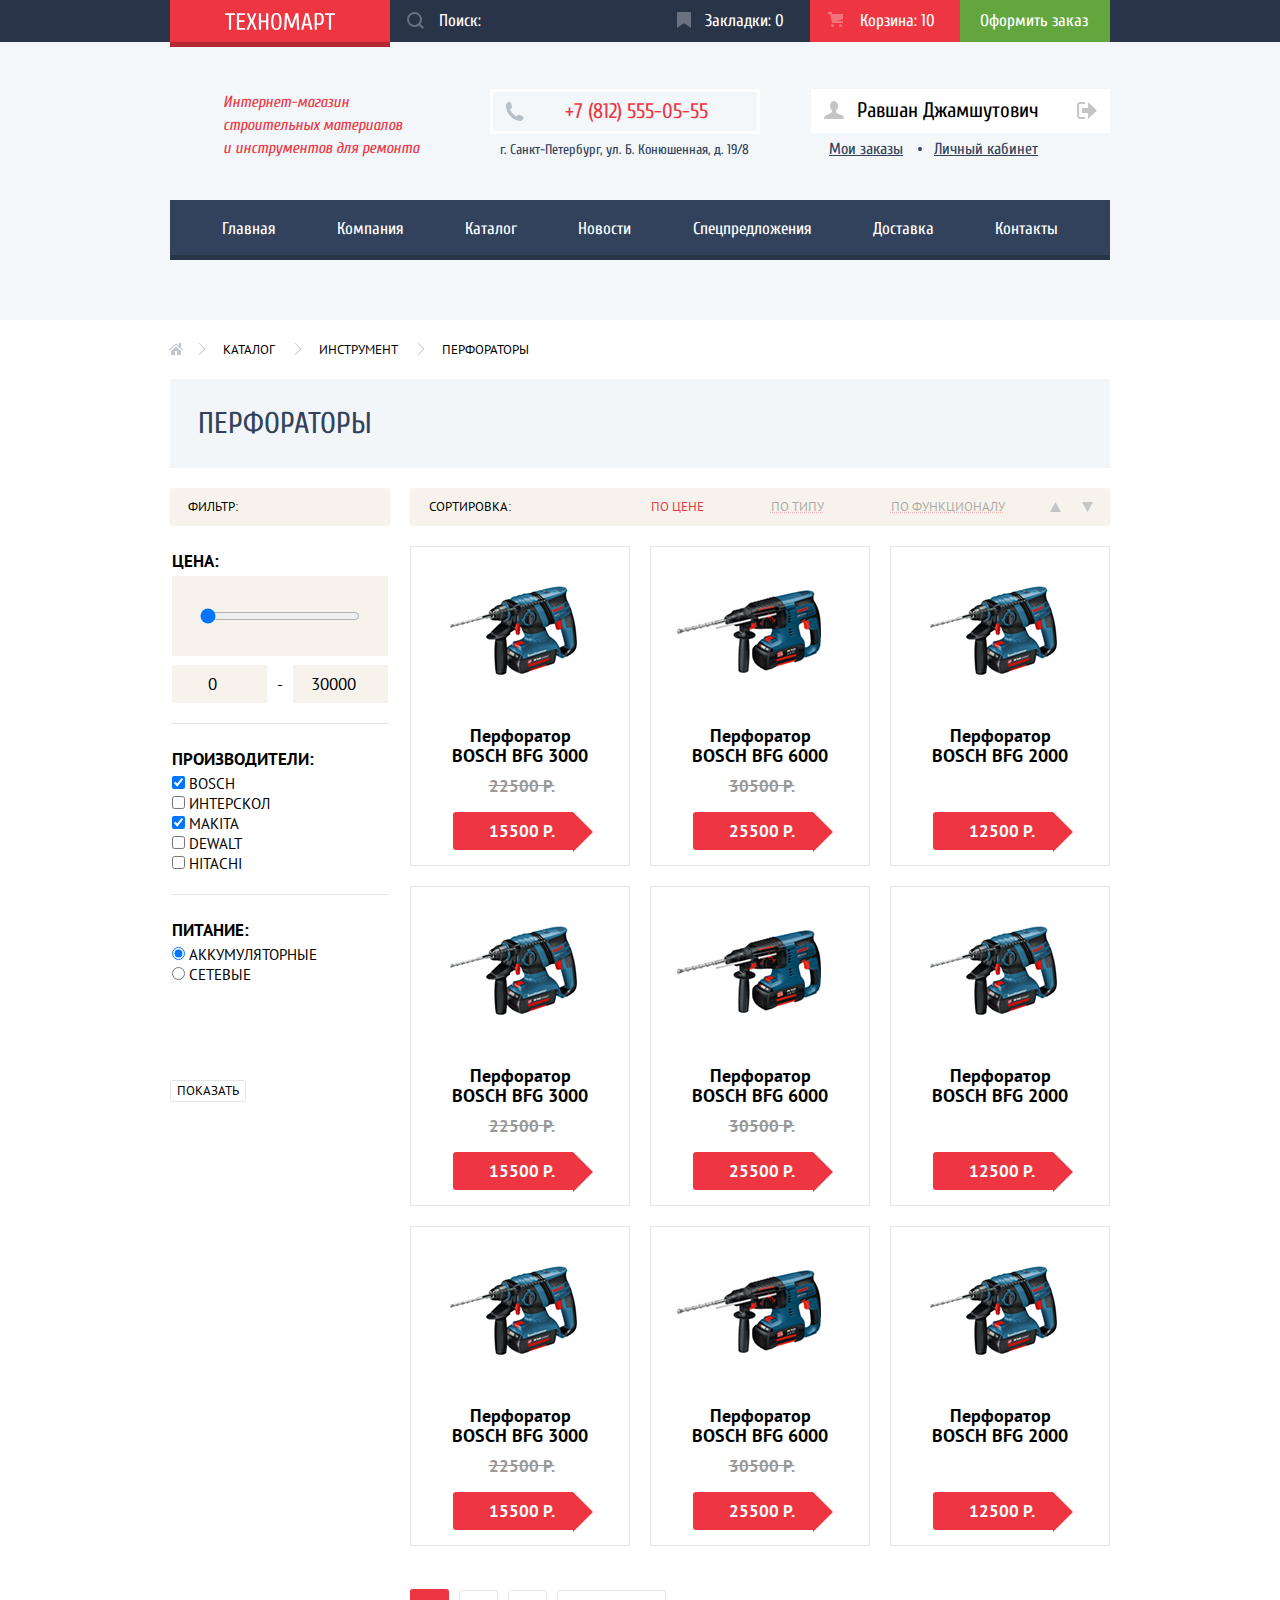
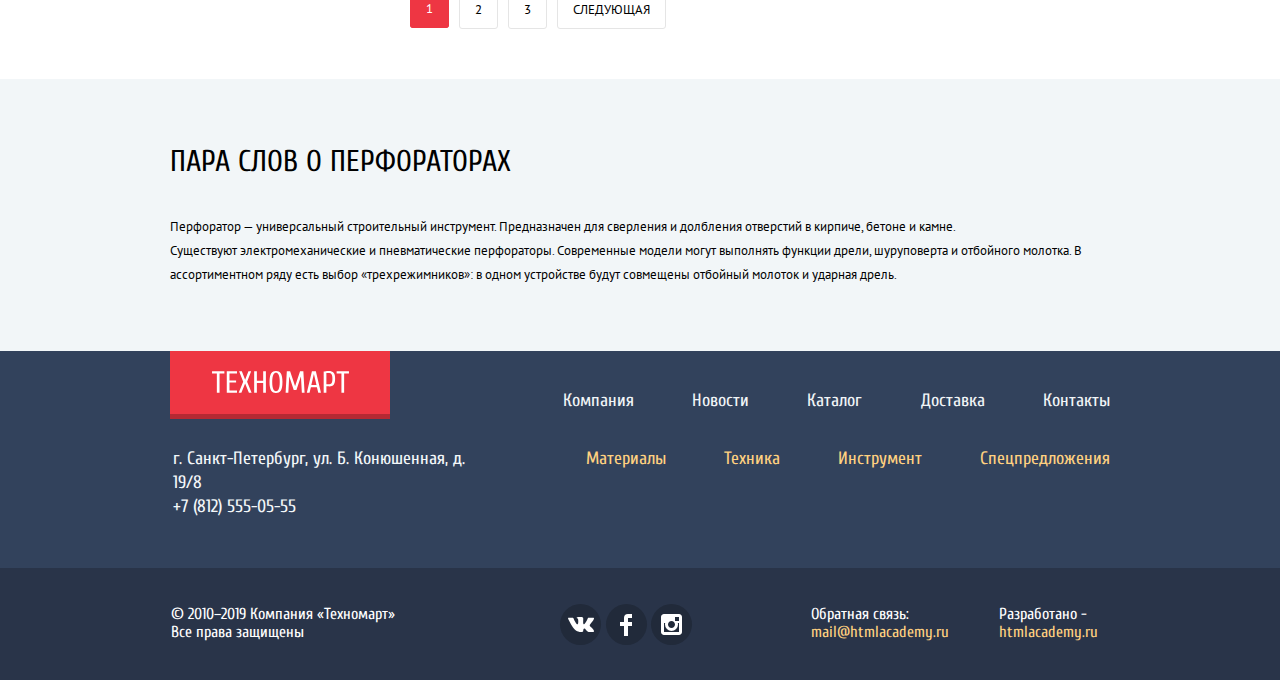
==== catalog.html @ 9d5697a4 "catalog page styling #2" ====
<!DOCTYPE html>
<html lang="ru">
  <head>
    <meta charset="utf-8" />
    <title>Перфораторы / HTML Academy: Техномарт</title>
    <link
      href="https://fonts.googleapis.com/css?family=Cuprum:400,400i,700,700i&display=swap&subset=cyrillic"
      rel="stylesheet"
    />
    <link
      href="https://fonts.googleapis.com/css?family=PT+Sans:400,700&display=swap&subset=cyrillic"
      rel="stylesheet"
    />
    <link href="css/normalize.css" rel="stylesheet" />
    <link href="css/style.css" rel="stylesheet" />
  </head>
  <body>
    <header class="page-header">
      <div class="page-header__topbar topbar">
        <div class="topbar__info-wrapper">
          <p class="page-header__company-logo company-logo">
            <a class="company-logo__link" href="index.html"><span class="visually-hidden">Техномарт</span></a>
          </p>

          <p class="page-header__search search">
            <label class="visually-hidden" for="search">
              Поиск
            </label>
            <input
              class="search__input"
              type="search"
              id="search"
              name="search"
              placeholder="Поиск:"
            />
            <svg xmlns="http://www.w3.org/2000/svg" width="17" height="17" viewBox="0 0 17 17">
              <path fill="#ffffff" d="M17 15.586l-3.542-3.542A7.465 7.465 0 0 0 15 7.5 7.5 7.5 0 1 0 7.5
              15c1.71 0 3.282-.579 4.544-1.542L15.586 17 17 15.586zM2 7.5C2 4.467 4.467 2 7.5 2 10.532 2 13
              4.467 13 7.5c0 3.032-2.468 5.5-5.5 5.5A5.506 5.506 0 0 1 2 7.5z"/>
            </svg>
          </p>

          <p class="page-header__bookmarks bookmarks">
            <a class="bookmarks__link" href="">
              <svg xmlns="http://www.w3.org/2000/svg" width="14" height="16" viewBox="0 0 14 16">
                <path fill="#ffffff" d="M14 15c0 .55-.368.741-.818.426l-5.363-3.765c-.45-.315-1.187-.315-1.637
                0L.818 15.426C.368 15.741 0 15.55 0 15V1c0-.55.45-1 1-1h12c.55 0 1 .45 1 1v14z"/>
              </svg>
              Закладки: <span>0</span>
            </a>
          </p>

          <p class="page-header__cart cart">
            <a class="cart__link cart__link--has-items" href="">
              <svg xmlns="http://www.w3.org/2000/svg" width="15" height="15" viewBox="0 0 15 15">
                <circle fill="#ffffff" cx="4.5" cy="13.5" r="1.5"/>
                <circle fill="#ffffff" cx="12.5" cy="13.5" r="1.5"/>
                <path fill="#ffffff" d="M15 2H4.07l-.422-2H0v2h2.031l1.985 9H15V9H9.441L15 6.951z"/>
              </svg>
              Корзина: <span>10</span>
            </a>
          </p>

          <p class="page-header__order order">
            <a class="order__link" href="">Оформить заказ</a>
          </p>
        </div>
      </div>
      <div class="page-header__info">
        <p class="page-header__description">Интернет-магазин
          строительных материалов
          и инструментов для ремонта
        </p>

        <div class="page-header__company-info company-info">
          <p class="company-info__phone">+7 (812) 555-05-55</p>
          <address class="company-info__address">
            г. Санкт-Петербург, ул. Б. Конюшенная, д. 19/8
          </address>
        </div>

        <div class="page-header__user page-header__user--logged user">
          <div
            class="page-header__user-wrapper page-header__user-wrapper--logged"
          >
            <p class="user__username username">
              <a class="username__link" href="">
                <svg xmlns="http://www.w3.org/2000/svg" width="20" height="18" viewBox="0 0 20 18">
                  <path fill="#c5c5c5" d="M17.881 14.166c-2.144-.735-4.256-1.666-5.207-2.39-.657-.501-.77-1.618-.517-2.415
                  1.118-.903 1.864-2.477 1.864-4.278C14.021 2.276 12.221 0 10 0S5.979 2.276 5.979 5.083c0 1.801.746 3.374
                  1.863 4.277.253.798.141 1.915-.517 2.416-.95.724-3.063 1.654-5.207 2.39S0 18 0 18h20s.025-3.099-2.119-3.834z"/>
              </svg>
              <span>Равшан Джамшутович</span>
              </a>
            </p>
            <p class="user__logout logout">
              <a class="logout__link" href="">
                <svg xmlns="http://www.w3.org/2000/svg" width="21" height="17" viewBox="0 0 21 17">
                  <g fill="#c5c5c5"><path fill="#c5c5c5" d="M21 8.5L12.125 0v6h-6v5h6v6z"/>
                    <path fill="#c5c5c5" d="M3.106 13.952V3.048c.018-.376.171-1.057 1.01-1.057h5.027V0H4.116C1.938 0
                    1.112 1.81 1.087 3.027v10.946C1.112 15.189 1.938 17 4.116 17h5.027v-1.99H4.116c-.839 0-.992-.683-1.01-1.058z"/>
                  </g>
                </svg>
                <span class="visually-hidden">Выйти</span>
              </a>
            </p>
          </div>
          <div class="page-header__user-wrapper">
            <p class="user__user-orders user-orders">
              <a class="user-orders__link" href="">Мои заказы</a>
            </p>
            <p class="user__user-account user-account">
              <a class="user-account__link" href="">
                Личный кабинет
              </a>
            </p>
          </div>
        </div>
      </div>
      <nav class="page-header__header-navbar header-navbar">
        <ul class="header-navbar__list">
          <li class="header-navbar__item">
            <a class="header-navbar__link" href="index.html">Главная</a>
          </li>
          <li class="header-navbar__item">
            <a class="header-navbar__link" href="">Компания</a>
          </li>
          <li class="header-navbar__item">
            <a class="header-navbar__link">Каталог</a>
          </li>
          <li class="header-navbar__item">
            <a class="header-navbar__link" href="">Новости</a>
          </li>
          <li class="header-navbar__item">
            <a class="header-navbar__link" href="">Спецпредложения</a>
          </li>
          <li class="header-navbar__item">
            <a class="header-navbar__link" href="">Доставка</a>
          </li>
          <li class="header-navbar__item">
            <a class="header-navbar__link" href="">Контакты</a>
          </li>
        </ul>
      </nav>
    </header>

    <main class="page-content">
      <div class="page-content__wrapper">
        <h1 class="page-content__header">Перфораторы</h1>

        <ul class="page-content__breadcrumbs breadcrumbs">
          <li class="breadcrumbs__item">
            <a class="breadcrumbs__link" href="index.html">
              <svg xmlns="http://www.w3.org/2000/svg" width="15" height="12" viewBox="0 0 15 12">
                <g fill="#C1C6CE"><path d="M3 8v4h4V8h2v4h4V8L8 3.516z"/>
                  <path d="M14.831 6.365L13 4.751V0h-2v2.987L8.332.635c-.02-.017-.043-.023-.064-.037a.465.465
                  0 0 0-.08-.047.551.551 0 0 0-.095-.024C8.062.521 8.032.515 8 .515c-.031 0-.061.006-.092.012a.46.46
                  0 0 0-.095.025c-.028.011-.053.029-.08.046-.021.014-.045.02-.064.037l-6.498 5.73a.501.501 0 0 0
                  .33.875.497.497 0 0 0 .331-.125L8 1.677l6.169 5.438a.501.501 0 0 0 .662-.75z"/>
                </g>
              </svg>
              <span class="visually-hidden">Главная</span>
            </a>
          </li>
          <li class="breadcrumbs__item">
            <a class="breadcrumbs__link" href="">Каталог</a>
          </li>
          <li class="breadcrumbs__item">
            <a class="breadcrumbs__link" href="">Инструмент</a>
          </li>
          <li class="breadcrumbs__item breadcrumbs__item--active">
            Перфораторы
          </li>
        </ul>

        <div class="page-content__catalog-wrapper">
          <section class="page-content__product-filters product-filters">
            <h2 class="product-filters__title">Фильтр:</h2>
            <form
              class="product-filters__form"
              method="get"
              action="https://echo.htmlacademy.ru"
            >
              <fieldset>
                <legend>Цена:</legend>
                <div class="price-filter__slider">
                  <label class="visually-hidden" for="price-filter__slider-input">
                    Фильтр цены
                  </label>
                  <input
                    class="price-filter__slider-input"
                    type="range"
                    id="price-filter__slider-input"
                    name="price-filter"
                    min="0"
                    max="3000"
                    value="0"
                  />
                </div>

                <p class="price-filter__range-input range-input">
                  <label class="visually-hidden" for="range-input__min">
                    Минимальная цена
                  </label>
                  <input
                    class="range-input__min"
                    id="range-input__min"
                    type="number"
                    value="0"
                  />
                  <span>-</span>
                  <label class="visually-hidden" for="range-input__max">
                    Максимальная цена
                  </label>
                  <input
                    class="range-input__max"
                    id="range-input__max"
                    type="number"
                    value="30000"
                  />
                </p>
              </fieldset>
              <fieldset>
                <legend>Производители:</legend>
                <ul>
                  <li>
                    <input
                      class="filters-input"
                      type="checkbox"
                      name="filter-price-bosch"
                      id="filter-price-bosch"
                      checked
                    />
                    <label class="filters-label" for="filter-price-bosch">
                      Bosch
                    </label>
                  </li>
                  <li>
                    <input
                      class="filters-input"
                      type="checkbox"
                      name="filter-price-interskol"
                      id="filter-price-interskol"
                    />
                    <label class="filters-label" for="filter-price-interskol">
                      Интерскол
                    </label>
                  </li>
                  <li>
                    <input
                      class="filters-input"
                      type="checkbox"
                      name="filter-price-makita"
                      id="filter-price-makita"
                      checked
                    />
                    <label class="filters-label" for="filter-price-makita">
                      Makita
                    </label>
                  </li>
                  <li>
                    <input
                      class="filters-input"
                      type="checkbox"
                      name="filter-price-dewalt"
                      id="filter-price-dewalt"
                    />
                    <label class="filters-label" for="filter-price-dewalt">
                      Dewalt
                    </label>
                  </li>
                  <li>
                    <input
                      class="filters-input"
                      type="checkbox"
                      name="filter-price-hitachi"
                      id="filter-price-hitachi"
                    />
                    <label class="filters-label" for="filter-price-hitachi">
                      Hitachi
                    </label>
                  </li>
                </ul>
              </fieldset>
              <fieldset>
                <legend>Питание:</legend>
                <ul>
                  <li>
                    <input
                      class="filters-input"
                      type="radio"
                      name="filter-power"
                      value="secondary"
                      id="filter-power-secondary"
                      checked
                    />
                    <label class="filters-label" for="filter-power-secondary">
                      Аккумуляторные
                    </label>
                  </li>
                  <li>
                    <input
                      class="filters-input"
                      type="radio"
                      name="filter-power"
                      value="primary"
                      id="filter-power-primary"
                    />
                    <label class="filters-label" for="filter-power-primary">
                      Сетевые
                    </label>
                  </li>
                </ul>
              </fieldset>
              <button
                class="button button--white product-filters__button"
                type="submit"
              >
                Показать
              </button>
            </form>
          </section>

          <div class="page-content__catalog-inner-wrapper">
            <section class="page-content__product-sort product-sort">
              <h2 class="product-sort__title">Сортировка:</h2>
              <form
                class="product-sort__options sort-options"
                method="post"
                action="https://echo.htmlacademy.ru"
              >
                <input
                  class="sort-options__input sort-options__input--active visually-hidden"
                  type="radio"
                  id="sort-price"
                  name="sort-options"
                  value="price"
                  checked
                />
                <label
                  class="sort-options__label sort-options__label--active"
                  for="sort-price"
                >
                  По цене
                </label>
                <input
                  class="sort-options__input visually-hidden"
                  type="radio"
                  id="sort-type"
                  name="sort-options"
                  value="type"
                />
                <label class="sort-options__label" for="sort-type">По типу</label>
                <input
                  class="sort-options__input visually-hidden"
                  type="radio"
                  id="sort-function"
                  name="sort-options"
                  value="function"
                />
                <label class="sort-options__label" for="sort-function">
                  По функционалу
                </label>
              </form>
              <div class="product-sort__buttons">
                <button class="button product-sort__button-asc" type="button">
                  <svg xmlns="http://www.w3.org/2000/svg" width="11" height="10" viewBox="0 0 11 10">
                    <path fill="#231F20" d="M5.5 0L0 10h11z"/>
                  </svg>
                  <span class="visually-hidden">По возрастанию</span>
                </button>
                <button class="button product-sort__button-desc" type="button">
                  <svg xmlns="http://www.w3.org/2000/svg" width="11" height="10" viewBox="0 0 11 10">
                    <path fill="#231F20" d="M5.5 10L0 0h11"/>
                  </svg>
                  <span class="visually-hidden">По убыванию</span>
                </button>
              </div>
            </section>

            <section class="page-content__catalog catalog">
              <h2 class="catalog__title visually-hidden">Список перфораторов</h2>
              <ul class="catalog__list">
                <li class="catalog__product product">
                  <a class="product__link" href="">
                    <p class="product__title">Перфоратор BOSCH BFG 3000</p>
                    <img
                      class="product__image"
                      src="img/perforator-bosch-bfg-2000-3000.jpg"
                      width="218"
                      height="170"
                      alt="Перфоратор BOSCH BFG 3000"
                    />
                    <p class="product__old-price">22500 Р.</p>
                    <p class="product__new-price">15500 Р.</p>
                  </a>
                  <div class="product__buttons">
                    <button class="button product__button-buy" type="button">
                      Купить
                    </button>
                    <button class="button product__button-bookmarks" type="button">
                      В закладки
                    </button>
                  </div>
                  <div class="product__new-ribbon"></div>
                </li>
                <li class="catalog__product product">
                  <a class="product__link" href="">
                    <p class="product__title">Перфоратор BOSCH BFG 6000</p>
                    <img
                      class="product__image"
                      src="img/perforator-bosch-bfg-6000.jpg"
                      width="218"
                      height="170"
                      alt="Перфоратор BOSCH BFG 6000"
                    />
                    <p class="product__old-price">30500 Р.</p>
                    <p class="product__new-price">25500 Р.</p>
                  </a>
                  <div class="product__buttons">
                    <button class="button product__button-buy" type="button">
                      Купить
                    </button>
                    <button class="button product__button-bookmarks" type="button">
                      В закладки
                    </button>
                  </div>
                  <div class="product__new-ribbon"></div>
                </li>
                <li class="catalog__product product">
                  <a class="product__link" href="">
                    <p class="product__title">Перфоратор BOSCH BFG 2000</p>
                    <img
                      class="product__image"
                      src="img/perforator-bosch-bfg-2000-3000.jpg"
                      width="218"
                      height="170"
                      alt="Перфоратор BOSCH BFG 2000"
                    />
                    <p class="product__new-price">12500 Р.</p>
                  </a>
                  <div class="product__buttons">
                    <button class="button product__button-buy" type="button">
                      Купить
                    </button>
                    <button class="button product__button-bookmarks" type="button">
                      В закладки
                    </button>
                  </div>
                  <div
                    class="product__new-ribbon product__new-ribbon--active"
                  ></div>
                </li>
                <li class="catalog__product product">
                  <a class="product__link" href="">
                    <p class="product__title">Перфоратор BOSCH BFG 3000</p>
                    <img
                      class="product__image"
                      src="img/perforator-bosch-bfg-2000-3000.jpg"
                      width="218"
                      height="170"
                      alt="Перфоратор BOSCH BFG 3000"
                    />
                    <p class="product__old-price">22500 Р.</p>
                    <p class="product__new-price">15500 Р.</p>
                  </a>
                  <div class="product__buttons">
                    <button class="button product__button-buy" type="button">
                      Купить
                    </button>
                    <button class="button product__button-bookmarks" type="button">
                      В закладки
                    </button>
                  </div>
                  <div class="product__new-ribbon"></div>
                </li>
                <li class="catalog__product product">
                  <a class="product__link" href="">
                    <p class="product__title">Перфоратор BOSCH BFG 6000</p>
                    <img
                      class="product__image"
                      src="img/perforator-bosch-bfg-6000.jpg"
                      width="218"
                      height="170"
                      alt="Перфоратор BOSCH BFG 6000"
                    />
                    <p class="product__old-price">30500 Р.</p>
                    <p class="product__new-price">25500 Р.</p>
                  </a>
                  <div class="product__buttons">
                    <button class="button product__button-buy" type="button">
                      Купить
                    </button>
                    <button class="button product__button-bookmarks" type="button">
                      В закладки
                    </button>
                  </div>
                  <div class="product__new-ribbon"></div>
                </li>
                <li class="catalog__product product">
                  <a class="product__link" href="">
                    <p class="product__title">Перфоратор BOSCH BFG 2000</p>
                    <img
                      class="product__image"
                      src="img/perforator-bosch-bfg-2000-3000.jpg"
                      width="218"
                      height="170"
                      alt="Перфоратор BOSCH BFG 2000"
                    />
                    <p class="product__new-price">12500 Р.</p>
                  </a>
                  <div class="product__buttons">
                    <button class="button product__button-buy" type="button">
                      Купить
                    </button>
                    <button class="button product__button-bookmarks" type="button">
                      В закладки
                    </button>
                  </div>
                  <div
                    class="product__new-ribbon product__new-ribbon--active"
                  ></div>
                </li>
                <li class="catalog__product product">
                  <a class="product__link" href="">
                    <p class="product__title">Перфоратор BOSCH BFG 3000</p>
                    <img
                      class="product__image"
                      src="img/perforator-bosch-bfg-2000-3000.jpg"
                      width="218"
                      height="170"
                      alt="Перфоратор BOSCH BFG 3000"
                    />
                    <p class="product__old-price">22500 Р.</p>
                    <p class="product__new-price">15500 Р.</p>
                  </a>
                  <div class="product__buttons">
                    <button class="button product__button-buy" type="button">
                      Купить
                    </button>
                    <button class="button product__button-bookmarks" type="button">
                      В закладки
                    </button>
                  </div>
                  <div class="product__new-ribbon"></div>
                </li>
                <li class="catalog__product product">
                  <a class="product__link" href="">
                    <p class="product__title">Перфоратор BOSCH BFG 6000</p>
                    <img
                      class="product__image"
                      src="img/perforator-bosch-bfg-6000.jpg"
                      width="218"
                      height="170"
                      alt="Перфоратор BOSCH BFG 6000"
                    />
                    <p class="product__old-price">30500 Р.</p>
                    <p class="product__new-price">25500 Р.</p>
                  </a>
                  <div class="product__buttons">
                    <button class="button product__button-buy" type="button">
                      Купить
                    </button>
                    <button class="button product__button-bookmarks" type="button">
                      В закладки
                    </button>
                  </div>
                  <div class="product__new-ribbon"></div>
                </li>
                <li class="catalog__product product">
                  <a class="product__link" href="">
                    <p class="product__title">Перфоратор BOSCH BFG 2000</p>
                    <img
                      class="product__image"
                      src="img/perforator-bosch-bfg-2000-3000.jpg"
                      width="218"
                      height="170"
                      alt="Перфоратор BOSCH BFG 2000"
                    />
                    <p class="product__new-price">12500 Р.</p>
                  </a>
                  <div class="product__buttons">
                    <button class="button product__button-buy" type="button">
                      Купить
                    </button>
                    <button class="button product__button-bookmarks" type="button">
                      В закладки
                    </button>
                  </div>
                  <div
                    class="product__new-ribbon product__new-ribbon--active"
                  ></div>
                </li>
              </ul>

              <ul class="catalog__pagination pagination">
                <li class="pagination__item visually-hidden">
                  <a class="button pagination__link" href="">Предыдущая</a>
                </li>
                <li class="button pagination__item">
                  <span class="button pagination__link pagination__link--active">
                    1
                  </span>
                </li>
                <li class="pagination__item">
                  <a class="button pagination__link" href="">2</a>
                </li>
                <li class="pagination__item">
                  <a class="button pagination__link" href="">3</a>
                </li>
                <li class="pagination__item">
                  <a class="button pagination__link" href="">Следующая</a>
                </li>
              </ul>
            </section>
          </div>
        </div>
      </div>
      <section class="page-content__product-desc product-desc">
        <div class="product-desc__wrapper">
          <h2 class="product-desc__title">Пара слов о перфораторах</h2>
          <p class="product-desc__description">
            Перфоратор — универсальный строительный инструмент. Предназначен для
            сверления и долбления отверстий в кирпиче, бетоне и камне.
          </p>
          <p class="product-desc__description">
            Существуют электромеханические и пневматические перфораторы.
            Современные модели могут выполнять функции дрели, шуруповерта и
            отбойного молотка. В ассортиментном ряду есть выбор
            «трехрежимников»: в одном устройстве будут совмещены отбойный
            молоток и ударная дрель.
          </p>
        </div>
      </section>
    </main>

    <footer class="page-footer">
      <div class="page-footer__top-bar">
        <div class="page-footer__column">
          <p class="page-footer__company-logo company-logo">
            <a class="company-logo__link" href="index.html"><span class="visually-hidden">Техномарт</span></a>
          </p>

          <div class="page-footer__company-info company-info">
            <address class="company-info__address">
              г. Санкт-Петербург, ул. Б. Конюшенная, д. 19/8
            </address>
            <p class="company-info__phone">+7 (812) 555-05-55</p>
          </div>
        </div>
        <div class="page-footer__column">
          <ul class="page-footer__footer-navbar-top footer-navbar-top">
            <li class="footer-navbar-top__item">
              <a class="footer-navbar-top__link" href="">Компания</a>
            </li>
            <li class="footer-navbar-top__item">
              <a class="footer-navbar-top__link" href="">Новости</a>
            </li>
            <li class="footer-navbar-top__item">
              <a class="footer-navbar-top__link">
                Каталог
              </a>
            </li>
            <li class="footer-navbar-top__item">
              <a class="footer-navbar-top__link" href="">Доставка</a>
            </li>
            <li class="footer-navbar-top__item">
              <a class="footer-navbar-top__link" href="">Контакты</a>
            </li>
          </ul>

          <ul class="page-footer__footer-navbar-bottom footer-navbar-bottom">
            <li class="footer-navbar-bottom__item">
              <a class="footer-navbar-bottom__link" href="">Материалы</a>
            </li>
            <li class="footer-navbar-bottom__item">
              <a class="footer-navbar-bottom__link" href="">Техника</a>
            </li>
            <li class="footer-navbar-bottom__item">
              <a class="footer-navbar-bottom__link" href="">Инструмент</a>
            </li>
            <li class="footer-navbar-bottom__item">
              <a class="footer-navbar-bottom__link" href="">
                Спецпредложения
              </a>
            </li>
          </ul>
        </div>
      </div>

      <div class="page-footer__bottom-bar">
        <div class="page-footer__wrapper">
          <div class="page-footer__copyright copyright">
            <p class="copyright__text">© 2010–2019 Компания «Техномарт»</p>
            <p class="copyright__text">Все права защищены</p>
          </div>

          <ul class="page-footer__socials socials">
            <li class="socials__item">
              <a class="socials__link" href="">
                <span class="visually-hidden">Вконтакте</span>
                <svg xmlns="http://www.w3.org/2000/svg" width="26" height="15" viewBox="0 0 26 15">
                  <path fill="#FFF" d="M16.138 11.51c.956-.309 2.18 2.04 3.483 2.939.978.681 1.727.534
                  1.727.534l3.473-.05s1.815-.112.957-1.554c-.071-.12-.503-1.069-2.585-3.022-2.177-2.043-1.882-1.712.739-5.244 1.597-2.153 2.236-3.468
                  2.036-4.028-.192-.539-1.365-.399-1.365-.399L20.69.713c-.381.001-.704.119-.851.515-.003.004-.621 1.666-1.445 3.079-1.741 2.989-2.436 3.148-2.724
                  2.961-.661-.433-.494-1.737-.494-2.664
                  0-2.897.432-4.105-.846-4.417-.427-.104-.739-.172-1.828-.182-1.392-.021-2.574
                  0-3.244.329-.445.223-.786.712-.579.74.26.035.843.16 1.155.586.401.552.389 1.789.389 1.789s.229 3.411-.54
                  3.834c-.528.29-1.25-.302-2.803-3.016-.793-1.388-1.392-2.922-1.392-2.922s-.116-.285-.326-.441c-.25-.185-.6-.244-.6-.244L.848.684S.29.7.085.946c-.182.218-.015.668-.015.668s2.909
                  6.881 6.203 10.347c3.02 3.182 6.452 2.971 6.452 2.971h1.555s.469-.054.709-.312c.224-.24.214-.691.214-.691s-.031-2.109.935-2.419z"/>
                </svg>
              </a>
            </li>
            <li class="socials__item">
              <a class="socials__link" href="">
                <span class="visually-hidden">Фейсбук</span>
                <svg xmlns="http://www.w3.org/2000/svg" width="12" height="22" viewBox="0 0 12 22">
                  <path fill="#FFF" d="M12 4V0H8a4 4 0 0 0-4 4v4H0v4h4v10h4V12h4V8H8V4h4z"/>
                </svg>
              </a>
            </li>
            <li class="socials__item">
              <a class="socials__link" href="">
                <span class="visually-hidden">Инстаграм</span>
                <svg xmlns="http://www.w3.org/2000/svg" width="21" height="21" viewBox="0 0 21 21">
                  <path fill="#FFF" d="M18 0H3C1.35 0 0 1.35 0 3v15c0 1.65 1.35 3 3 3h15c1.65 0 3-1.35 3-3V3c0-1.65-1.35-3-3-3zm-7.5
                  7c1.93 0 3.5 1.57 3.5 3.5S12.43 14 10.5 14 7 12.43 7 10.5 8.57 7 10.5 7zM18 18H3V9h1.181A6.504 6.504
                  0 0 0 4 10.5a6.5 6.5 0 1 0 13 0 6.45 6.45 0 0 0-.181-1.5H18v9zm0-11h-4V3h4v4z"/>
                </svg>
              </a>
            </li>
          </ul>

          <p class="page-footer__feedback feedback">
            Обратная связь:
            <a class="feedback__email" href="mailto:mail@htmlacademy.ru">
              mail@htmlacademy.ru
            </a>
          </p>

          <p class="page-footer__site-developer site-developer">
            Разработано -
            <a
              class="site-developer__link"
              href="https://htmlacademy.ru/intensive/htmlcss"
            >
              htmlacademy.ru
            </a>
          </p>
        </div>
      </div>
    </footer>

    <section class="popup popup-cart">
      <h2 class="visually-hidden">Окно подтверждения добавления в корзину</h2>
      <p class="popup-cart__description">Товар добавлен в корзину</p>
      <p class="popup-cart__buttons">
        <a class="button button-order" href="">Оформить заказ</a>
        <button class="button button-continue" type="button">
          Продолжить покупки
        </button>
      </p>
      <button class="button button-close" type="button">Закрыть</button>
    </section>
  </body>
</html>
---- css/style.css ----
*,
*::before,
*::after {
  box-sizing: inherit;
}

html {
  box-sizing: border-box;
}

body {
  margin: 0;
  padding: 0;

  font-family: "Cuprum", Arial, sans-serif;
  font-weight: 400;
}

a {
  text-decoration: none;
}

img {
  max-width: 100%;
  height: auto;
}

/* Common */

.visually-hidden {
  position: absolute;

  width: 1px;
  height: 1px;
  margin: -1px;
  border: 0;
  padding: 0;

  white-space: nowrap;

  clip-path: inset(100%);
  clip: rect(0 0 0 0);
  overflow: hidden;
}

.button {
  font-size: 14px;
  line-height: 18px;
  text-transform: uppercase;

  border-radius: 3px;
  border-style: none;
  cursor: pointer;
}

.button--white {
  font-family: "PT Sans", Arial, sans-serif;
  font-size: 13px;

  background-color: #ffffff;
  border: 1px solid #e5e5e5;
}

.button--red {
  color: #ffffff;
  background-color: #ee3643;
}

.button--red:hover {
  background-color: #ca2c37;
}

.button--red:active {
  background-color: #ba2732;
}

.button--grey {
  display: block;
  padding: 10px 0;
  width: 135px;

  text-align: center;
  color: #ffffff;
  background-color: rgba(0, 0, 0, 0.1);
}

.button--grey:hover {
  background-color: rgba(0, 0, 0, 0.2);
}

.button--grey:active {
  background-color: rgba(0, 0, 0, 0.3);
}

/* Header */

.page-header {
  padding-bottom: 60px;
  background-color: #f3f7f9;
}

.page-header__topbar {
  font-size: 17px;
  color: #ffffff;
  line-height: 42px;

  background-color: #293449;
}

.page-header__topbar a {
  color: #ffffff;
}

.topbar__info-wrapper {
  display: flex;
  margin: 0 auto;
  width: 940px;
}

.page-header__company-logo {
  margin: 0;
  width: 220px;

  font-size: 22px;
  line-height: 42px;
  text-transform: uppercase;
  text-align: center;

  background-image: url(../img/logo-technomart.svg);
  background-size: 110px;
  background-repeat: no-repeat;
  background-position: 55px 13px;
  background-color: #ee3643;
  box-shadow: 0 5px 0 #b52933;
  cursor: pointer;
}

.page-header__company-logo:hover {
  background-color: #ca2c37;
  box-shadow: 0 5px 0 #9a212a;
}

.page-header__company-logo:active {
  background-color: #ba2732;
  box-shadow: 0 5px 0 #8d1e26;
}

.company-logo__link {
  display: block;
  height: 100%;
}

.page-header__search {
  position: relative;
  margin: 0;
  width: 270px;
}

.page-header__search svg {
  position: absolute;
  top: 12px;
  left: 17px;

  opacity: 0.3;
}

.search__input {
  padding-left: 49px;
  width: 100%;

  line-height: 40px;
  color: #ffffff;

  background-color: #293449;
  border-style: none;
}

.search__input:hover {
  background-color: #212a3a;
}

.search__input:active {
  background-color: #212a3a;
}

.search__input:hover + svg {
  opacity: 1;
}

.search__input:focus + svg {
  opacity: 1;
}

.search__input:focus + svg path {
  fill: #ee3643;
}

.search__input:focus {
  color: #000000;
  background-color: #ffffff;
}

.search__input::placeholder {
  color: #ffffff;
}

/* clears the 'X' from Chrome */
input[type="search"]::-webkit-search-decoration,
input[type="search"]::-webkit-search-cancel-button,
input[type="search"]::-webkit-search-results-button,
input[type="search"]::-webkit-search-results-decoration {
  display: none;
}

.page-header__bookmarks {
  margin: 0;
  margin-left: auto;
  width: 150px;
}

.page-header__bookmarks:hover {
  background-color: #212a3a;
}

.page-header__bookmarks:active {
  background-color: #161d29;
}

.bookmarks__link {
  position: relative;
  display: block;
  padding-left: 45px;
}

.bookmarks__link svg {
  position: absolute;
  top: 12px;
  left: 17px;

  opacity: 0.3;
}

.bookmarks__link:hover svg {
  opacity: 1;
}

.bookmarks__link:active svg {
  opacity: 0.5;
}

.page-header__cart {
  margin: 0;
  width: 150px;
}

.page-header__cart:hover {
  background-color: #212a3a;
}

.page-header__cart:active {
  background-color: #161d29;
}

.cart__link {
  position: relative;
  display: block;
  padding-left: 50px;
}

.cart__link svg {
  position: absolute;
  top: 12px;
  left: 18px;

  opacity: 0.3;
}

.cart__link:hover svg {
  opacity: 1;
}

.cart__link:active svg {
  opacity: 0.5;
}

.cart__link--has-items {
  background-color: #ee3643;
}

.page-header__order {
  margin: 0;
  width: 150px;
}

.page-header__order:hover {
  background-color: #212a3a;
}

.order__link {
  display: block;
  padding: 0 20px;
  background-color: #63a63e;
}

.order__link:hover {
  background-color: #5fbb2d;
}

.order__link:active {
  opacity: 0.5;
  background-color: #518534;
}

.page-header__info {
  display: flex;
  justify-content: space-between;
  margin: 0 auto;
  padding-top: 47px;
  width: 940px;
  min-height: 158px;
}

.page-header__description {
  margin: 2px 0 0 53px;
  width: 197px;

  font-size: 16px;
  font-style: italic;
  line-height: 23px;
  color: #ee3643;

  white-space: pre-line;
}

.page-header__company-info {
  width: 270px;
  margin-right: auto;
  margin-left: 70px;
}

.page-header__company-info .company-info__phone {
  position: relative;

  margin: 0;
  padding: 9px 0 9px 72px;

  font-size: 21px;
  line-height: 21px;
  color: #ee3643;

  border: 3px solid #ffffff;
}

.page-header__company-info .company-info__phone::before {
  content: "";

  position: absolute;
  top: 10px;
  left: 12px;

  width: 19px;
  height: 19px;

  background-image: url("../img/icon-phone.svg");
  background-repeat: no-repeat;
  background-position: 0 0;
}

.page-header__company-info .company-info__address {
  margin-top: 4px;
  margin-left: 10px;

  color: #32425c;
  font-size: 14px;
  line-height: 24px;
  font-style: normal;
}

.page-header__user {
  width: 281px;

  font-size: 21px;
  line-height: 21px;
}

.page-header__user--logged {
  width: 299px;
}

.page-header__user-wrapper {
  display: flex;
}

.page-header__user-wrapper--logged {
  background-color: #ffffff;
}

.user__login {
  position: relative;
  margin: 0;
}

.login__link {
  display: block;
  padding: 11px 26px 12px 47px;

  color: #000000;
  background-color: #ffffff;
}

.login__link:hover {
  color: #ee3643;
}

.login__link:active {
  color: #000000;
  opacity: 0.3;
}

.login__link svg {
  position: absolute;
  top: 13px;
  left: 14px;
}

.login__link:hover svg path {
  fill: #32425c;
}

.user__signup {
  margin: 0;
  margin-left: auto;
}

.signup__link {
  display: block;
  padding: 11px 24px 12px 24px;

  color: #000000;
  background-color: #ffffff;
}

.signup__link:hover {
  color: #ee3643;
}

.signup__link:active {
  color: #000000;
  opacity: 0.3;
}

.user__username {
  margin: 0;
}

.username__link {
  position: relative;
  display: block;
  padding: 11px 20px 12px 46px;

  color: #000000;
  background-color: #ffffff;
}

.username__link:active span {
  color: #000000;
  opacity: 0.3;
}

.username__link svg {
  position: absolute;
  top: 12px;
  left: 13px;
}

.username__link:hover svg path {
  fill: #32425c;
}

.username__link:active svg path {
  fill: #c5c5c5;
}

.user__logout {
  margin: 0;
  width: 45px;
}

.logout__link {
  position: relative;
  display: block;
  padding: 10px;

  background-color: #ffffff;
}

.logout__link svg {
  position: absolute;
  top: 13px;
  left: 17px;
}

.logout__link:hover svg path {
  fill: #32425c;
}

.logout__link:active svg path {
  fill: #c5c5c5;
}

.user__user-orders {
  position: relative;
  padding: 4px 15px 0px 18px;
  margin: 0;
}

.user__user-orders::after {
  content: "";

  position: absolute;
  top: 14px;
  right: -4px;

  width: 4px;
  height: 4px;

  border-radius: 50%;
  background-color: #32425c;
}

.user-orders__link {
  color: #32425c;
  font-size: 16px;
  line-height: 18px;
  text-decoration: underline;
}

.user-orders__link:hover {
  color: #ee3643;
}

.user-orders__link:active {
  color: #000000;
  opacity: 0.3;
}

.user__user-account {
  padding: 4px 15px 0px 16px;
  margin: 0;
}

.user-account__link {
  color: #32425c;
  font-size: 16px;
  line-height: 18px;
  text-decoration: underline;
}

.user-account__link:hover {
  color: #ee3643;
}

.user-account__link:active {
  color: #000000;
  opacity: 0.3;
}

.page-header__header-navbar {
  margin: 0 auto;
  width: 940px;

  color: #ffffff;
  font-size: 17px;
  line-height: 17px;

  background-color: #32425c;
  box-shadow: inset 0 -5px 0 #293449;
}

.page-header__header-navbar a {
  color: #ffffff;
}

.header-navbar__list {
  display: flex;
  justify-content: space-between;
  margin: 0;
  padding: 0 22px;

  list-style: none;
}

.header-navbar__item {
  text-align: center;
}

.header-navbar__item:hover {
  background-color: #293449;
}

.header-navbar__link {
  display: block;
  padding: 20px 30px 23px 30px;
}

.header-navbar__link:active {
  opacity: 0.5;
  background-color: #1d2739;
}

/* Main */

.page-content__header {
  margin: 0;
  margin-bottom: 20px;
  padding: 30px 30px 29px 28px;

  color: #32425c;
  font-size: 30px;
  font-weight: 400;
  line-height: 30px;
  text-transform: uppercase;

  background-color: #f2f6f8;
}

.page-content__wrapper {
  display: flex;
  flex-direction: column;
  margin: 0 auto;
  width: 940px;
}

.page-content__popular-sections {
  display: flex;
  justify-content: space-between;
  margin-top: 59px;
  margin-bottom: 33px;
}

.popular-sections__column > div {
  margin-bottom: 20px;
}

.popular-sections__column:nth-of-type(1) {
  display: flex;
  flex-wrap: wrap;
  justify-content: space-between;
  align-content: flex-start;
  width: 620px;
}

.popular-sections__column:nth-of-type(2) {
  display: flex;
  flex-direction: column;
  width: 300px;
}

.popular-sections__tools-slider {
  position: relative;
  order: 1;
  width: 620px;
  height: 266px;
}

.tools-slide--2 {
  display: none;
}

.tools-slide__info {
  position: absolute;

  top: 27px;
  left: 24px;
  z-index: 1;
}

.tools-slide__title {
  margin: 0;

  color: #ffffff;
  font-size: 36px;
  font-weight: 700;
  line-height: 36px;
  text-transform: uppercase;
}

.tools-slide__description {
  margin: 0;

  color: #ffffff;
  font-size: 18px;
  line-height: 24px;
}

.tools-slider__controls {
  position: absolute;
  top: 110px;
  left: 0;
  z-index: 1;
  padding: 20px;
  width: 100%;
}

.tools-slider__buttons {
  display: flex;
  justify-content: space-between;
  margin: 0 20px 80px 20px;
}

.tools-slider__bullets {
  display: inline-block;
  margin-left: 80px;
}

.tools-slider__radio {
  position: relative;
}

.tools-slider__radio:checked::after {
  content: "";

  position: absolute;
  top: 3px;
  left: 3px;

  width: 6px;
  height: 6px;

  background-color: red;
  border-radius: 50%;
}

.tools-slider__button-previous {
  padding: 0;
  border: 0;
}

.tools-slider__button-previous::before {
  content: "";

  position: absolute;
  top: 0;
  left: 20px;

  width: 22px;
  height: 40px;

  background-image: url("../img/icon-left.svg");
  background-repeat: no-repeat;
  background-position: 0 0;
}

.tools-slider__button-next {
  padding: 0;
  border: 0;
}

.tools-slider__button-next::before {
  content: "";

  position: absolute;
  top: 0;
  right: 20px;

  width: 22px;
  height: 40px;

  background-image: url("../img/icon-right.svg");
  background-repeat: no-repeat;
  background-position: 0 0;
}

.tools-slider__link {
  display: inline-block;
  vertical-align: middle;
}

.popular-sections__materials-section {
  position: relative;

  padding: 20px;
  width: 300px;
  height: 123px;

  background-color: #ffbf47;
}

.popular-sections__materials-section::after {
  content: "";

  position: absolute;
  top: 31px;
  right: 43px;

  width: 44px;
  height: 65px;

  background-image: url("../img/icon-1.svg");
  background-repeat: no-repeat;
  background-position: 0 0;
}

.popular-sections__tools-section {
  position: relative;

  padding: 20px;
  width: 300px;
  height: 123px;

  background-color: #3bbce3;
}

.popular-sections__tools-section::after {
  content: "";

  position: absolute;
  top: 33px;
  right: 28px;

  width: 75px;
  height: 61px;

  background-image: url("../img/icon-2.svg");
  background-repeat: no-repeat;
  background-position: 0 0;
}

.popular-sections__equipment-section {
  position: relative;

  padding: 20px;
  width: 300px;
  height: 123px;

  background-color: #dc91d8;
}

.popular-sections__equipment-section::after {
  content: "";

  position: absolute;
  top: 31px;
  right: 31px;

  width: 78px;
  height: 62px;

  background-image: url("../img/icon-3.svg");
  background-repeat: no-repeat;
  background-position: 0 0;
}

.popular-sections__discounts-section {
  position: relative;

  padding: 20px;
  width: 300px;
  height: 123px;

  background-color: #8ed78f;
}

.popular-sections__discounts-section::after {
  content: "";

  position: absolute;
  top: 26px;
  right: 45px;

  width: 59px;
  height: 72px;

  background-image: url("../img/icon-4.svg");
  background-repeat: no-repeat;
  background-position: 0 0;
}

.popular-sections__shipment-section {
  position: relative;

  padding: 20px;
  width: 300px;
  height: 123px;

  background-color: #ffc047;
}

.popular-sections__shipment-section::after {
  content: "";

  position: absolute;
  top: 32px;
  right: 31px;

  width: 78px;
  height: 63px;

  background-image: url("../img/icon-5.svg");
  background-repeat: no-repeat;
  background-position: 0 0;
}

.popular-sections__title {
  margin: 0;
  margin-bottom: 18px;

  color: white;
  font-size: 24px;
  font-weight: 700;
  line-height: 30px;
}

.popular-products__top-bar {
  display: flex;
  justify-content: space-between;
  align-items: flex-start;
  padding: 25px 24px 26px 29px;
  margin-bottom: 20px;

  background-color: #f9f5f0;
}

.popular-products__title {
  margin: 0;
  margin-top: 5px;

  color: #32425c;
  font-size: 30px;
  font-weight: 400;
  line-height: 30px;
  text-transform: uppercase;
}

.popular-products__button {
  display: block;
  padding: 11px 0 9px 0;
  width: 253px;

  text-align: center;
}

.popular-products__list {
  display: flex;
  flex-wrap: wrap;
  margin: 0;
  padding: 0;

  font-family: "PT Sans", Arial, sans-serif;

  list-style: none;
}

.popular-products__product {
  margin-right: 20px;
  margin-bottom: 19px;
  border: 1px solid #eaeaea;
}

.popular-products__product:nth-child(4n) {
  margin-right: 0;
}

.popular-products__product:hover {
  box-shadow: 0 10px 25px rgba(41, 52, 73, 0.5);
}

.product__link {
  display: flex;
  flex-direction: column;
  min-height: 318px;
}

.product__title {
  margin: 9px auto 0;
  width: 157px;

  text-align: center;
  color: #000000;
  font-size: 18px;
  font-weight: 700;
  line-height: 20px;
}

.product__image {
  order: -1;
}

.product__old-price {
  margin: 11px auto 0px 40px;
  width: 141px;

  text-align: center;
  color: #999999;
  font-size: 17px;
  font-weight: 700;
  line-height: 18px;
  text-transform: uppercase;
  text-decoration: line-through;
}

.product__new-price {
  position: relative;
  margin: auto auto 15px 42px;
  padding: 10px 20px 10px 36px;
  width: 140px;

  color: #ffffff;
  font-size: 17px;
  font-weight: 700;
  line-height: 18px;
  text-transform: uppercase;

  background-color: #ee3643;
  border-radius: 3px;
}

.product__new-price::after {
  content: "";

  position: absolute;
  top: 0;
  right: -20px;

  width: 0;
  height: 0;

  border: 20px solid white;
  border-left-color: #ee3643;
}

.popular-manufacturers__top-bar {
  display: flex;
  justify-content: space-between;
  align-items: flex-start;
  padding: 25px 24px 26px 29px;
  margin-bottom: 20px;

  background-color: #f9f5f0;
}

.popular-manufacturers__title {
  margin: 0;
  margin-top: 5px;

  color: #32425c;
  font-size: 30px;
  font-weight: 400;
  line-height: 30px;
  text-transform: uppercase;
}

.popular-manufacturers__button {
  display: block;
  padding: 10px 0;
  width: 253px;
  text-align: center;
}

.popular-manufacturers__list {
  display: flex;
  flex-wrap: wrap;
  margin: 0;
  margin-bottom: 65px;
  padding: 0;

  list-style: none;
}

.popular-manufacturers__item {
  margin-bottom: 16px;
  margin-right: 20px;
}

.popular-manufacturers__item:nth-child(4n) {
  margin-right: 0;
}

.popular-manufacturers__image:hover {
  box-shadow: 0 10px 25px rgba(41, 52, 73, 0.5);
}

.popular-manufacturers__image:active {
  box-shadow: 0 4px 10px rgba(41, 52, 73, 0.5);
  opacity: 0.3;
}

.page-content__services-wrapper {
  padding-bottom: 37px;
  background-color: #f4f8f9;
}

.page-content__company-services {
  display: flex;
  flex-direction: column;
  margin: 0 auto;
  padding: 68px 0 51px;
  width: 940px;
}

.company-services__title {
  margin: 0;
  margin-bottom: 34px;

  font-size: 30px;
  font-weight: 400;
  line-height: 30px;
  text-transform: uppercase;
}

.company-services__description {
  margin: 0;
  width: 398px;

  font-family: "PT Sans", Arial, sans-serif;
  font-size: 13px;
  line-height: 24px;
}

.company-services__services-slider {
  display: flex;
  flex-direction: row;
  margin-top: 74px;
}

.services-slider__list {
  margin: 0;
  padding: 0;
  width: 240px;

  list-style: none;
}

.services-slider__bullet {
  padding: 15px 22px;

  color: #ffffff;
  font-size: 21px;
  font-weight: 700;
  line-height: 30px;

  background-color: #32425c;
  box-shadow: 0 1px 0 #293449, inset 0 1px 0 #405069;
}

.services-slider__bullet:hover {
  color: #ffffff;
  background-color: #293449;
}

.services-slider__bullet--active {
  color: #32425c;

  background-color: #ffffff;
  box-shadow: 0 1px 0 #ffffff, inset 0 1px 0 #ffffff;
}

.services-slider__content {
  margin-left: 80px;
}

.services-slide--2 {
  display: none;
}

.services-slide--3 {
  display: none;
}

.services-slide__title {
  margin: 0;
  margin-bottom: 30px;

  color: #32425c;
  font-size: 36px;
  font-weight: 400;
  line-height: 36px;
  text-transform: uppercase;
}

.services-slide__description {
  width: 275px;

  font-family: "PT Sans", Arial, sans-serif;
  font-size: 13px;
  line-height: 24px;
}

.page-content__sections-wrapper {
  display: flex;
  justify-content: space-between;
  padding: 79px 0 86px;
}

.page-content__company-desc {
  width: 519px;
}

.company-desc__title {
  margin: 0;
  margin-bottom: 26px;

  font-size: 30px;
  font-weight: 400;
  line-height: 30px;
  text-transform: uppercase;
}

.company-desc__description {
  margin: 0;

  font-family: "PT Sans", Arial, sans-serif;
  font-size: 13px;
  line-height: 24px;
}

.company-desc__description:first-of-type {
  margin-bottom: 24px;
}

.company-desc__transport-company-list {
  margin: 0;
  margin-top: 11px;
  margin-bottom: 26px;
  padding-left: 36px;

  font-size: 18px;
  line-height: 20px;

  list-style: none;
}

.transport-company-list__item {
  position: relative;
  padding: 10px 0 10px 0;
}

.transport-company-list__item::before {
  content: "";

  position: absolute;
  top: 19px;
  left: -36px;

  width: 25px;
  height: 2px;

  background-color: red;
}

.company-desc__button {
  padding: 11px 0 9px 2px;
  width: 220px;
}

.page-content__company-contacts {
  width: 300px;
}

.company-contacts__title {
  margin: 0;
  margin-bottom: 26px;

  font-size: 30px;
  font-weight: 400;
  line-height: 30px;
  text-transform: uppercase;
}

.company-contacts__description {
  margin: 0;
  margin-bottom: 31px;
  width: 179px;

  font-family: "PT Sans", Arial, sans-serif;
  font-size: 13px;
  line-height: 24px;
}

.company-contacts__button {
  padding: 11px 0 9px 5px;
  margin-top: 36px;
  width: 100%;
}

.page-content__breadcrumbs {
  display: flex;
  order: -1;
  margin: 0;
  padding: 21px 0 20px 0;

  font-family: "PT Sans", Arial, sans-serif;
  font-size: 13px;
  line-height: 18px;
  text-transform: uppercase;

  list-style: none;
}

.page-content__breadcrumbs a {
  color: #000000;
}

.breadcrumbs__item {
  position: relative;
  padding: 0 23px 0 21px;
}

.breadcrumbs__item:first-child {
  padding-left: 0;
  padding-right: 32px;
}

.breadcrumbs__item:not(:first-child)::before {
  content: "";

  position: absolute;
  top: 2px;
  left: -4px;

  width: 8px;
  height: 12px;

  background-image: url("../img/icon-right-small.svg");
  background-repeat: no-repeat;
  background-position: 0 0;
}

.breadcrumbs__item:first-child svg {
  position: absolute;
  top: 2px;
  left: -2px;
}

.page-content__catalog-wrapper {
  display: flex;
  justify-content: space-between;
}

.page-content__product-filters {
  width: 220px;

  font-family: "PT Sans", Arial, sans-serif;
  text-transform: uppercase;

  list-style: none;
}

.page-content__product-filters ul {
  margin: 0;
  padding: 0;

  list-style: none;
}

.page-content__product-filters li {
  font-size: 15px;
  line-height: 20px;
}

.page-content__product-filters fieldset {
  display: flex;
  flex-direction: column;
  padding: 0;
  padding-bottom: 20px;

  border: 0;
  border-bottom: 1px solid #e5e5e5;
}

.page-content__product-filters fieldset:last-of-type {
  border-bottom: 0;
}

.page-content__product-filters legend {
  padding-top: 20px;

  font-size: 17px;
  font-weight: 700;
  line-height: 30px;
}

.product-filters__title {
  margin: 0;
  padding: 10px 18px;

  font-family: "PT Sans", Arial, sans-serif;
  font-size: 13px;
  font-weight: 400;
  line-height: 18px;
  text-transform: uppercase;

  background-color: #f7f3ec;
  border-radius: 3px;
}

.price-filter__slider {
  display: flex;
  height: 80px;

  background-color: #f7f3ec;
}

.price-filter__slider-input {
  margin: 0 auto;
  width: 160px;
}

.price-filter__range-input {
  display: flex;
  justify-content: space-between;
  align-items: center;
  margin: 0;
  margin-top: 9px;

  font-size: 17px;
  line-height: 18px;
}

.range-input__min {
  width: 95px;
  height: 38px;

  text-align: center;

  background-color: #f7f3ec;
  border-style: none;
}

.range-input__max {
  width: 95px;
  height: 38px;

  text-align: center;

  background-color: #f7f3ec;
  border-style: none;
}

.filters-input:disabled + .filters-label {
  opacity: 0.4;
}

.product-filters__button {
  margin-top: 75px;
}

.page-content__catalog-inner-wrapper {
  display: flex;
  flex-direction: column;
  width: 700px;
}

.page-content__product-sort {
  display: flex;
  align-items: center;
  justify-content: space-between;

  font-family: "PT Sans", Arial, sans-serif;
  font-size: 13px;
  line-height: 18px;
  text-transform: uppercase;

  background-color: #f7f3ec;
  border-radius: 3px;
}

.product-sort__title {
  margin: 0;
  padding: 10px 19px;

  font-family: "PT Sans", Arial, sans-serif;
  font-size: 13px;
  font-weight: 400;
  line-height: 18px;
  text-transform: uppercase;
}

.product-sort__options {
  display: flex;
  justify-content: space-between;
  width: 354px;
  margin-left: 90px;
}

.sort-options__label {
  color: #000000;
  text-decoration: underline;
  text-decoration-color: #ee3643;
  text-decoration-style: dotted;

  opacity: 0.3;
}

.sort-options__label:hover {
  color: #000000;
  text-decoration: underline;
  text-decoration-color: #ee3643;
  text-decoration-style: solid;

  opacity: 1;
}

.sort-options__label--active {
  color: #ee3643;
  text-decoration: none;

  opacity: 1;
}

.product-sort__buttons {
  display: flex;
  justify-content: space-between;
  width: 75px;
}

.product-sort__button-asc {
  position: relative;
  padding: 0;

  border: 0;
}

.product-sort__button-asc svg {
  position: absolute;
  top: -5px;
  left: 15px;
}

.product-sort__button-asc svg path {
  fill: #c5c5c5;
}

.product-sort__button-desc {
  position: relative;
  padding: 0;

  border: 0;
}

.product-sort__button-desc svg {
  position: absolute;
  top: -5px;
  right: 17px;
}

.product-sort__button-desc svg path {
  fill: #c5c5c5;
}

.catalog__list {
  display: flex;
  flex-wrap: wrap;
  margin: 0;
  margin-bottom: 53px;
  padding: 0;

  font-family: "PT Sans", Arial, sans-serif;

  list-style: none;
}

.catalog__product {
  position: relative;
  display: flex;
  flex-direction: column;
  margin-top: 20px;
  margin-right: 20px;
  width: 220px;

  border: 1px solid #e5e5e5;
}

.catalog__product:nth-child(3n) {
  margin-right: 0;
}

.catalog__product:hover {
  box-shadow: 0 10px 25px rgba(41, 52, 73, 0.5);
}

.catalog__product .product__buttons {
  display: none;
}

.catalog__product:hover .product__buttons {
  display: block;
}

.product__buttons {
  position: absolute;
  top: 0;
  left: 0;
  z-index: 1;
  display: flex;
  flex-direction: column;
  padding: 40px;
  margin: auto;
  margin-bottom: 0;

  background-color: #ffffff;

  font-family: "Cuprum", Arial, sans-serif;
}

.product__button-buy {
  display: block;
  margin: 0 auto;
  margin-bottom: 7px;
  padding: 7px 0;
  width: 129px;

  color: white;
  font-size: 14px;
  font-weight: normal;
  font-family: "Cuprum", sans-serif;
  line-height: 18px;
  text-decoration: none;
  text-transform: uppercase;

  background-color: #63a63e;
  border: 3px solid #63a63e;
  border-bottom-color: #367315;
  border-radius: 3px;
}

.product__button-buy:hover {
  background-color: #5fbb2d;
}

.product__button-buy:active {
  box-shadow: none;
  background-color: #518534;
}

.product__button-bookmarks {
  display: block;
  margin: 0 auto;
  margin-bottom: 7px;
  padding: 7px 0;
  width: 129px;

  font-size: 14px;
  font-weight: normal;
  font-family: "Cuprum", sans-serif;
  line-height: 18px;
  text-decoration: none;
  text-transform: uppercase;

  background: white;
  border-bottom-color: #63a63e;
  border: 3px solid #63a63e;
  border-radius: 3px;
}

.product__button-bookmarks:hover {
  border: 3px solid #32425c;
}

.product__button-bookmarks:active {
  border: 3px solid #32425c;
  opacity: 0.3;
}

.catalog__pagination {
  display: flex;
  margin: 0;
  margin-bottom: 60px;
  padding: 0;

  font-family: "PT Sans", Arial, sans-serif;

  list-style: none;
}

.pagination__item {
  margin-right: 10px;
}

.pagination__item:last-child {
  margin-right: 0;
}

.pagination__link {
  padding: 10px 15px;

  font-size: 13px;
  color: #000000;

  border: 1px solid #e5e5e5;
}

.pagination__link:hover {
  color: #000000;

  background-color: #ffffff;
  border: 1px solid #bdc6ca;
}

.pagination__link:active {
  background-color: #ffffff;
  border: 1px solid #ee3643;
}

.pagination__link--active {
  color: #ffffff;

  background-color: #ee3643;
  border: 1px solid #ee3643;
}

.page-content__product-desc {
  padding: 67px 0 63px;

  background-color: #f2f6f8;
  border: 1px solid transparent;
}

.product-desc__wrapper {
  display: flex;
  flex-direction: column;
  margin: 0 auto;
  width: 940px;
}

.product-desc__title {
  margin: 0;
  margin-bottom: 38px;

  font-size: 30px;
  font-weight: 400;
  line-height: 30px;
  text-transform: uppercase;
}

.product-desc__description {
  margin: 0;

  font-family: "PT Sans", Arial, sans-serif;
  font-size: 13px;
  line-height: 24px;
}

/* Footer */

.page-footer {
  color: #ffffff;
  background-color: #32425c;
}

.page-footer a {
  color: #ffffff;
}

.page-footer a:hover {
  text-decoration: underline;
}

.page-footer a:active {
  text-decoration: none;
  opacity: 0.5;
}

.page-footer__top-bar {
  display: flex;
  margin: 0 auto;
  padding-bottom: 49px;
  width: 940px;
}

.page-footer__column {
  display: flex;
  flex-direction: column;
  justify-content: space-between;
}

.page-footer__column:nth-child(1) {
  width: 395px;
}

.page-footer__company-logo {
  margin: 0;
  width: 220px;
  height: 68px;

  font-size: 30px;
  line-height: 68px;
  text-transform: uppercase;
  text-align: center;

  background-image: url(../img/logo-technomart.svg);
  background-size: 137px;
  background-repeat: no-repeat;
  background-position: 42px 20px;
  background-color: #ee3643;
  box-shadow: inset 0 -5px 0 rgba(0, 0, 0, 0.24);
  cursor: pointer;
}

.page-footer__company-logo:hover {
  background-color: #ca2c37;
}

.page-footer__company-logo:active {
  background-color: #ba2732;
}

.page-footer__company-info {
  margin-top: 28px;
  margin-left: 3px;
  width: 323px;
}

.page-footer__company-info .company-info__address {
  margin: 0;

  color: #f3f7f9;
  font-size: 18px;
  line-height: 24px;
  font-style: normal;
}

.page-footer__company-info .company-info__phone {
  margin: 0;

  color: #f3f7f9;
  font-size: 18px;
  line-height: 24px;
  font-style: normal;
}

.page-footer__column:nth-child(2) {
  width: 550px;
}

.page-footer__footer-navbar-top {
  display: flex;
  justify-content: flex-end;
  padding: 0;
  margin: 38px 0 30px;

  font-size: 18px;
  line-height: 24px;

  list-style: none;
}

.page-footer__footer-navbar-top a {
  color: #f1f5f7;
}

.footer-navbar-top__item {
  margin: 0 auto;
}

.footer-navbar-top__item:first-child {
  margin-left: 0;
}

.footer-navbar-top__item:last-child {
  margin-right: 0;
}

.page-footer__footer-navbar-bottom {
  display: flex;
  justify-content: flex-end;
  padding: 0;
  margin: 4px 0 auto;

  font-size: 18px;
  line-height: 24px;

  list-style: none;
}

.page-footer__footer-navbar-bottom a {
  color: #ffd180;
}

.footer-navbar-bottom__item {
  margin: 0 auto;
}

.footer-navbar-bottom__item:first-child {
  margin-left: 23px;
}

.footer-navbar-bottom__item:last-child {
  margin-right: 0;
}

.page-footer__bottom-bar {
  padding: 37px 0 35px;

  font-size: 16px;
  line-height: 18px;

  background-color: #293449;
}

.page-footer__wrapper {
  display: flex;
  margin: 0 auto;
  width: 940px;
}

.page-footer__copyright {
  margin-left: 1px;
  width: 228px;
}

.page-footer__copyright .copyright__text {
  margin: 0;
}

.page-footer__socials {
  display: flex;
  flex-wrap: wrap;
  justify-content: space-between;
  align-items: center;
  padding: 0;
  margin: -1px 119px 0 161px;
  width: 132px;

  list-style: none;
}

.socials__item {
  width: 41px;
  height: 41px;

  border-radius: 50%;
  background-color: #212a3a;
}

.socials__item:hover {
  background-color: #ee3643;
}

.socials__item:active {
  background-color: #ee3643;
}

.socials__item a:active {
  opacity: 1;
}

.socials__link {
  display: flex;
  width: 100%;
  height: 100%;

  border-radius: 50%;
}

.socials__link svg {
  margin: auto;
}

.page-footer__feedback {
  margin: 0;
  margin-right: 53px;
  width: 135px;
}

.page-footer__feedback a {
  color: #ffd180;
}

.page-footer__feedback a:active {
  text-decoration: none;
  color: #ee3643;

  opacity: 1;
}

.page-footer__site-developer {
  margin: 0;
  margin-right: 15px;
  width: 96px;
}

.page-footer__site-developer a {
  color: #ffd180;
}

.page-footer__site-developer a:active {
  text-decoration: none;
  color: #ee3643;

  opacity: 1;
}

/* Popups */

.popup-map {
  display: none; /* убрать свойство чтобы отобразить попап  */

  position: absolute;
  top: 2348px;
  left: 362px;
  z-index: 1;
  width: 940px;
  height: 447px;

  background-color: #ffffff;
  box-shadow: 0 0 12px 0 rgba(47, 42, 43, 0.55);
}

.popup-map .button-close {
  position: absolute;
  top: 9px;
  right: 30px;
  z-index: 2;
  padding: 0;
  width: 0;
  height: 0;

  border: 0;
}

.popup-write-us {
  display: none; /* убрать свойство чтобы отобразить попап  */

  position: absolute;
  top: 2520px;
  left: 522px;
  z-index: 1;
  width: 620px;
  min-height: 430px;

  background-color: #ffffff;
  border-top: 7px solid #ff5257;
  box-shadow: 0 20px 30px rgba(0, 0, 0, 0.75);
}

.popup-write-us .button-close {
  position: absolute;
  top: 9px;
  right: 30px;
  z-index: 2;
  padding: 0;
  width: 0;
  height: 0;

  border: 0;
}

.popup-write-us__write-us-form {
  display: flex;
  flex-direction: column;
}

.write-us-form__wrapper {
  display: flex;
  flex-direction: row;
  flex-wrap: wrap;
  margin: 47px auto 33px;
  width: 460px;
}

.write-us-form__item {
  width: 220px;
}

.write-us-form__item:first-child {
  margin-right: 20px;
}

.write-us-form__item:last-of-type {
  flex-grow: 1;
  margin: 0;
}

.write-us-form__item:nth-child(1),
.write-us-form__item:nth-child(2) {
  margin-bottom: 20px;
}

.write-us-form__label {
  font-size: 18px;
  line-height: 18px;
}

.write-us-form__input {
  margin-top: 9px;
  padding: 0 13px;
  width: 100%;
  min-height: 38px;

  font-family: "PT Sans", Arial, sans-serif;
  color: #a9a9a9;
  font-size: 13px;
  line-height: 18px;

  border-radius: 3px;
  border: 2px solid #dee3e4;
}

.write-us-form__textarea {
  margin-top: 9px;
  padding: 13px;
  padding-top: 8px;
  width: 100%;
  min-height: 115px;

  font-family: "PT Sans", Arial, sans-serif;
  color: #a9a9a9;
  font-size: 13px;
  line-height: 18px;

  border-radius: 3px;
  border: 2px solid #dee3e4;

  resize: none;
}

.write-us-button-wrapper {
  display: flex;
  width: 100%;
  min-height: 112px;

  background-color: #f4f4f4;
}

.button-write-us {
  margin: auto;
  padding: 11px 10px 9px;
  width: 460px;
  min-height: 38px;
}

.popup-cart {
  display: none;
}
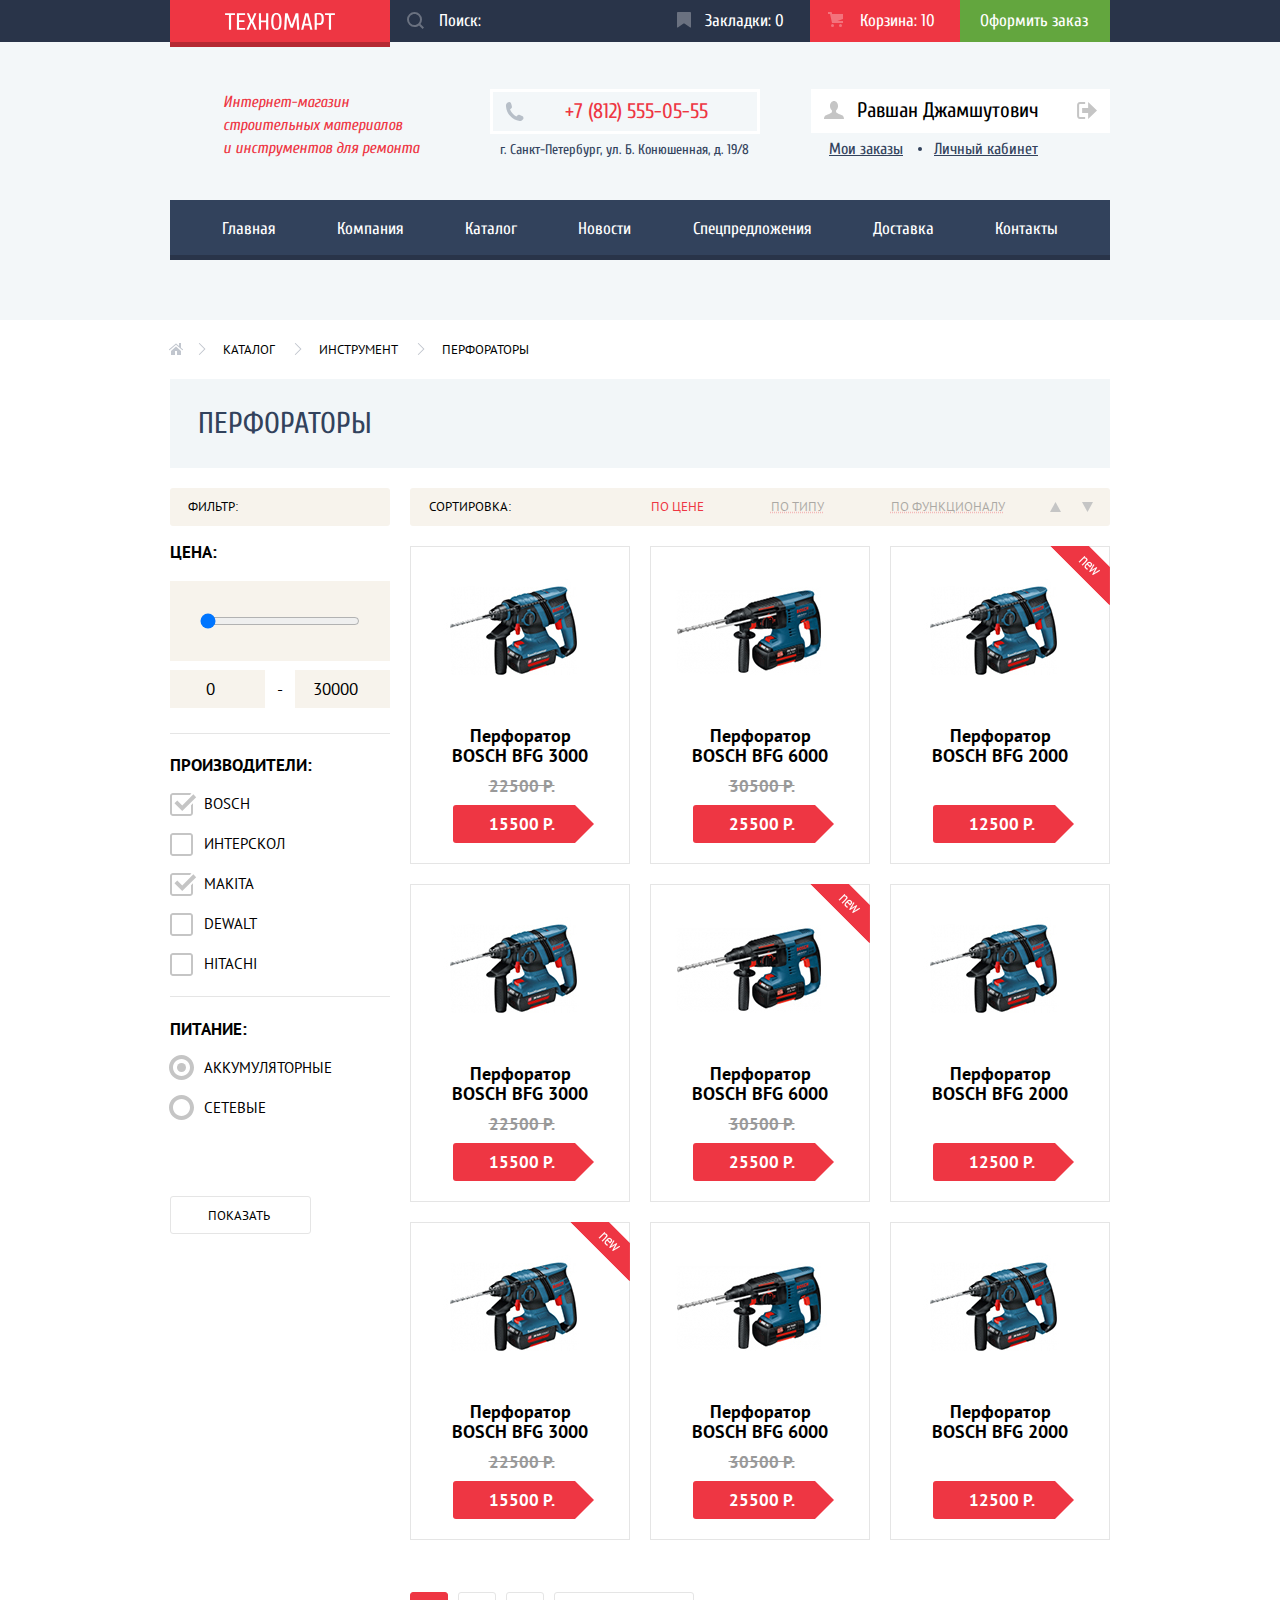
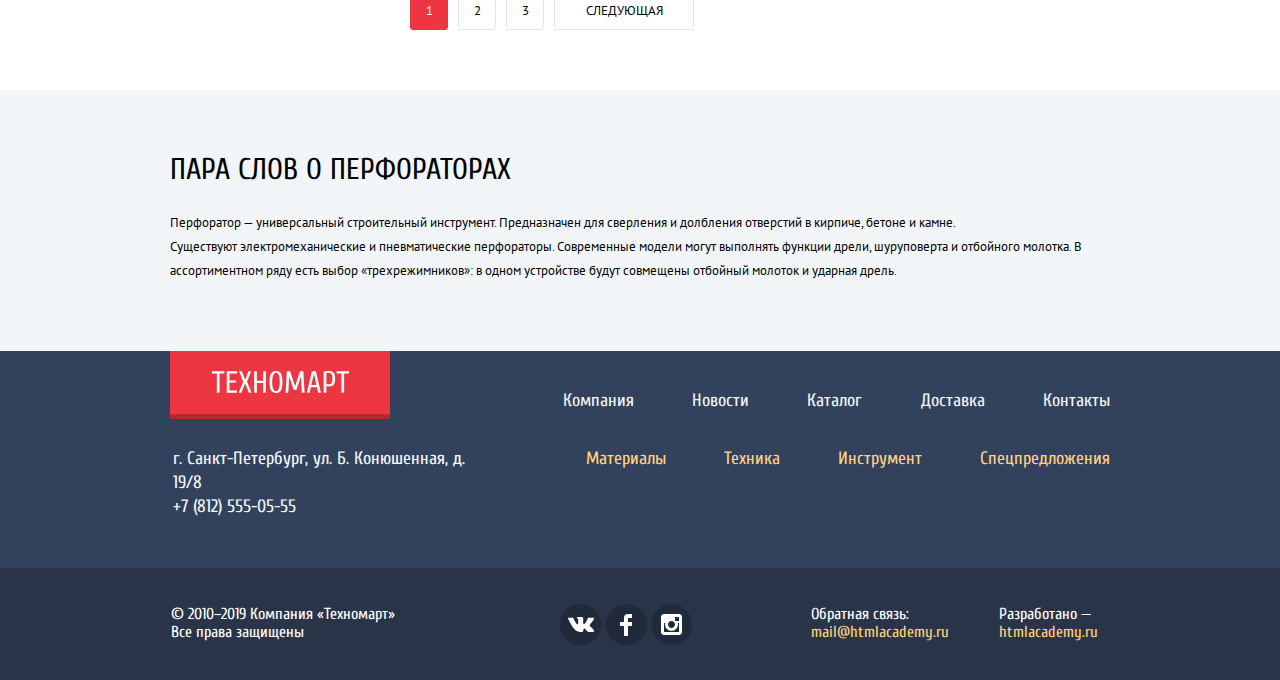
==== commit 0973e071: "complete catalog page styling" ====
--- a/catalog.html
+++ b/catalog.html
@@ -181,7 +181,7 @@
               method="get"
               action="https://echo.htmlacademy.ru"
             >
-              <fieldset>
+              <fieldset class="product-filters__price-fieldset">
                 <legend>Цена:</legend>
                 <div class="price-filter__slider">
                   <label class="visually-hidden" for="price-filter__slider-input">
@@ -220,74 +220,122 @@
                   />
                 </p>
               </fieldset>
-              <fieldset>
+
+              <fieldset  class="product-filters__manufacturers-fieldset">
                 <legend>Производители:</legend>
                 <ul>
                   <li>
+                    
                     <input
-                      class="filters-input"
+                      class="filters-checkbox visually-hidden"
                       type="checkbox"
                       name="filter-price-bosch"
                       id="filter-price-bosch"
                       checked
                     />
                     <label class="filters-label" for="filter-price-bosch">
+                      <svg class="checkbox-off" xmlns="http://www.w3.org/2000/svg" width="23" height="23" viewBox="0 0 23 23">
+                        <path fill="#c5c5c5" d="M20 2c.542 0 1 .458 1 1v17c0 .542-.458 1-1 1H3c-.542 0-1-.458-1-1V3c0-.542.458-1
+                        1-1h17m0-2H3C1.35 0 0 1.35 0 3v17c0 1.65 1.35 3 3 3h17c1.65 0 3-1.35 3-3V3c0-1.65-1.35-3-3-3z"/>
+                      </svg>
+                      <svg class="checkbox-on" xmlns="http://www.w3.org/2000/svg" width="27" height="23" viewBox="0 0 27 23">
+                        <path fill="#c5c5c5" d="M7.285 7.486l-2.829 2.829 7.783 7.783L26.171 4.166l-2.828-2.829-11.104 11.102z"/>
+                        <path fill="#c5c5c5" d="M21 20c0 .542-.458 1-1 1H3c-.542 0-1-.458-1-1V3c0-.542.458-1 1-1h16.908L21.493.415A2.96
+                        2.96 0 0 0 20 0H3C1.35 0 0 1.35 0 3v17c0 1.65 1.35 3 3 3h17c1.65 0 3-1.35 3-3v-9.829l-2 2V20z"/>
+                      </svg>
                       Bosch
                     </label>
                   </li>
                   <li>
                     <input
-                      class="filters-input"
+                      class="filters-checkbox visually-hidden"
                       type="checkbox"
                       name="filter-price-interskol"
                       id="filter-price-interskol"
                     />
                     <label class="filters-label" for="filter-price-interskol">
+                      <svg class="checkbox-off" xmlns="http://www.w3.org/2000/svg" width="23" height="23" viewBox="0 0 23 23">
+                        <path fill="#c5c5c5" d="M20 2c.542 0 1 .458 1 1v17c0 .542-.458 1-1 1H3c-.542 0-1-.458-1-1V3c0-.542.458-1
+                        1-1h17m0-2H3C1.35 0 0 1.35 0 3v17c0 1.65 1.35 3 3 3h17c1.65 0 3-1.35 3-3V3c0-1.65-1.35-3-3-3z"/>
+                      </svg>
+                      <svg class="checkbox-on" xmlns="http://www.w3.org/2000/svg" width="27" height="23" viewBox="0 0 27 23">
+                        <path fill="#c5c5c5" d="M7.285 7.486l-2.829 2.829 7.783 7.783L26.171 4.166l-2.828-2.829-11.104 11.102z"/>
+                        <path fill="#c5c5c5" d="M21 20c0 .542-.458 1-1 1H3c-.542 0-1-.458-1-1V3c0-.542.458-1 1-1h16.908L21.493.415A2.96
+                        2.96 0 0 0 20 0H3C1.35 0 0 1.35 0 3v17c0 1.65 1.35 3 3 3h17c1.65 0 3-1.35 3-3v-9.829l-2 2V20z"/>
+                      </svg>
                       Интерскол
                     </label>
                   </li>
                   <li>
                     <input
-                      class="filters-input"
+                      class="filters-checkbox visually-hidden"
                       type="checkbox"
                       name="filter-price-makita"
                       id="filter-price-makita"
                       checked
                     />
                     <label class="filters-label" for="filter-price-makita">
+                      <svg class="checkbox-off" xmlns="http://www.w3.org/2000/svg" width="23" height="23" viewBox="0 0 23 23">
+                        <path fill="#c5c5c5" d="M20 2c.542 0 1 .458 1 1v17c0 .542-.458 1-1 1H3c-.542 0-1-.458-1-1V3c0-.542.458-1
+                        1-1h17m0-2H3C1.35 0 0 1.35 0 3v17c0 1.65 1.35 3 3 3h17c1.65 0 3-1.35 3-3V3c0-1.65-1.35-3-3-3z"/>
+                      </svg>
+                      <svg class="checkbox-on" xmlns="http://www.w3.org/2000/svg" width="27" height="23" viewBox="0 0 27 23">
+                        <path fill="#c5c5c5" d="M7.285 7.486l-2.829 2.829 7.783 7.783L26.171 4.166l-2.828-2.829-11.104 11.102z"/>
+                        <path fill="#c5c5c5" d="M21 20c0 .542-.458 1-1 1H3c-.542 0-1-.458-1-1V3c0-.542.458-1 1-1h16.908L21.493.415A2.96
+                        2.96 0 0 0 20 0H3C1.35 0 0 1.35 0 3v17c0 1.65 1.35 3 3 3h17c1.65 0 3-1.35 3-3v-9.829l-2 2V20z"/>
+                      </svg>
                       Makita
                     </label>
                   </li>
                   <li>
                     <input
-                      class="filters-input"
+                      class="filters-checkbox visually-hidden"
                       type="checkbox"
                       name="filter-price-dewalt"
                       id="filter-price-dewalt"
                     />
                     <label class="filters-label" for="filter-price-dewalt">
+                      <svg class="checkbox-off" xmlns="http://www.w3.org/2000/svg" width="23" height="23" viewBox="0 0 23 23">
+                        <path fill="#c5c5c5" d="M20 2c.542 0 1 .458 1 1v17c0 .542-.458 1-1 1H3c-.542 0-1-.458-1-1V3c0-.542.458-1
+                        1-1h17m0-2H3C1.35 0 0 1.35 0 3v17c0 1.65 1.35 3 3 3h17c1.65 0 3-1.35 3-3V3c0-1.65-1.35-3-3-3z"/>
+                      </svg>
+                      <svg class="checkbox-on" xmlns="http://www.w3.org/2000/svg" width="27" height="23" viewBox="0 0 27 23">
+                        <path fill="#c5c5c5" d="M7.285 7.486l-2.829 2.829 7.783 7.783L26.171 4.166l-2.828-2.829-11.104 11.102z"/>
+                        <path fill="#c5c5c5" d="M21 20c0 .542-.458 1-1 1H3c-.542 0-1-.458-1-1V3c0-.542.458-1 1-1h16.908L21.493.415A2.96
+                        2.96 0 0 0 20 0H3C1.35 0 0 1.35 0 3v17c0 1.65 1.35 3 3 3h17c1.65 0 3-1.35 3-3v-9.829l-2 2V20z"/>
+                      </svg>
                       Dewalt
                     </label>
                   </li>
                   <li>
                     <input
-                      class="filters-input"
+                      class="filters-checkbox visually-hidden"
                       type="checkbox"
                       name="filter-price-hitachi"
                       id="filter-price-hitachi"
                     />
                     <label class="filters-label" for="filter-price-hitachi">
+                      <svg class="checkbox-off" xmlns="http://www.w3.org/2000/svg" width="23" height="23" viewBox="0 0 23 23">
+                        <path fill="#c5c5c5" d="M20 2c.542 0 1 .458 1 1v17c0 .542-.458 1-1 1H3c-.542 0-1-.458-1-1V3c0-.542.458-1
+                        1-1h17m0-2H3C1.35 0 0 1.35 0 3v17c0 1.65 1.35 3 3 3h17c1.65 0 3-1.35 3-3V3c0-1.65-1.35-3-3-3z"/>
+                      </svg>
+                      <svg class="checkbox-on" xmlns="http://www.w3.org/2000/svg" width="27" height="23" viewBox="0 0 27 23">
+                        <path fill="#c5c5c5" d="M7.285 7.486l-2.829 2.829 7.783 7.783L26.171 4.166l-2.828-2.829-11.104 11.102z"/>
+                        <path fill="#c5c5c5" d="M21 20c0 .542-.458 1-1 1H3c-.542 0-1-.458-1-1V3c0-.542.458-1 1-1h16.908L21.493.415A2.96
+                        2.96 0 0 0 20 0H3C1.35 0 0 1.35 0 3v17c0 1.65 1.35 3 3 3h17c1.65 0 3-1.35 3-3v-9.829l-2 2V20z"/>
+                      </svg>
                       Hitachi
                     </label>
                   </li>
                 </ul>
               </fieldset>
-              <fieldset>
+
+              <fieldset  class="product-filters__power-fieldset">
                 <legend>Питание:</legend>
                 <ul>
                   <li>
                     <input
-                      class="filters-input"
+                      class="filters-radio visually-hidden"
                       type="radio"
                       name="filter-power"
                       value="secondary"
@@ -295,18 +343,38 @@
                       checked
                     />
                     <label class="filters-label" for="filter-power-secondary">
+                      <svg class="radio-off" xmlns="http://www.w3.org/2000/svg" width="25" height="25" viewBox="0 0 25 25">
+                        <path fill="#c5c5c5" d="M12.5 4c4.687 0 8.5 3.813 8.5 8.5 0 4.687-3.813 8.5-8.5 8.5C7.813
+                        21 4 17.187 4 12.5 4 7.813 7.813 4 12.5 4m0-4C5.597 0 0 5.597 0 12.5S5.597 25 12.5 25 25
+                        19.403 25 12.5 19.403 0 12.5 0z"/>
+                      </svg>
+                      <svg class="radio-on" xmlns="http://www.w3.org/2000/svg" width="25" height="25" viewBox="0 0 25 25">
+                        <path fill="#c5c5c5" d="M12.5 4c4.687 0 8.5 3.813 8.5 8.5 0 4.687-3.813 8.5-8.5 8.5C7.813
+                        21 4 17.187 4 12.5 4 7.813 7.813 4 12.5 4m0-4C5.597 0 0 5.597 0 12.5S5.597 25 12.5 25 25
+                        19.403 25 12.5 19.403 0 12.5 0z"/><circle fill="#c5c5c5" cx="12.5" cy="12.5" r="4.5"/>
+                      </svg>
                       Аккумуляторные
                     </label>
                   </li>
                   <li>
                     <input
-                      class="filters-input"
+                      class="filters-radio visually-hidden"
                       type="radio"
                       name="filter-power"
                       value="primary"
                       id="filter-power-primary"
                     />
                     <label class="filters-label" for="filter-power-primary">
+                      <svg class="radio-off" xmlns="http://www.w3.org/2000/svg" width="25" height="25" viewBox="0 0 25 25">
+                        <path fill="#c5c5c5" d="M12.5 4c4.687 0 8.5 3.813 8.5 8.5 0 4.687-3.813 8.5-8.5 8.5C7.813
+                        21 4 17.187 4 12.5 4 7.813 7.813 4 12.5 4m0-4C5.597 0 0 5.597 0 12.5S5.597 25 12.5 25 25
+                        19.403 25 12.5 19.403 0 12.5 0z"/>
+                      </svg>
+                      <svg class="radio-on" xmlns="http://www.w3.org/2000/svg" width="25" height="25" viewBox="0 0 25 25">
+                        <path fill="#c5c5c5" d="M12.5 4c4.687 0 8.5 3.813 8.5 8.5 0 4.687-3.813 8.5-8.5 8.5C7.813
+                        21 4 17.187 4 12.5 4 7.813 7.813 4 12.5 4m0-4C5.597 0 0 5.597 0 12.5S5.597 25 12.5 25 25
+                        19.403 25 12.5 19.403 0 12.5 0z"/><circle fill="#c5c5c5" cx="12.5" cy="12.5" r="4.5"/>
+                      </svg>
                       Сетевые
                     </label>
                   </li>
@@ -495,7 +563,7 @@
                       В закладки
                     </button>
                   </div>
-                  <div class="product__new-ribbon"></div>
+                  <div class="product__new-ribbon product__new-ribbon--active"></div>
                 </li>
                 <li class="catalog__product product">
                   <a class="product__link" href="">
@@ -518,7 +586,7 @@
                     </button>
                   </div>
                   <div
-                    class="product__new-ribbon product__new-ribbon--active"
+                    class="product__new-ribbon"
                   ></div>
                 </li>
                 <li class="catalog__product product">
@@ -542,7 +610,7 @@
                       В закладки
                     </button>
                   </div>
-                  <div class="product__new-ribbon"></div>
+                  <div class="product__new-ribbon product__new-ribbon--active"></div>
                 </li>
                 <li class="catalog__product product">
                   <a class="product__link" href="">
@@ -588,7 +656,7 @@
                     </button>
                   </div>
                   <div
-                    class="product__new-ribbon product__new-ribbon--active"
+                    class="product__new-ribbon"
                   ></div>
                 </li>
               </ul>
@@ -739,7 +807,7 @@
           </p>
 
           <p class="page-footer__site-developer site-developer">
-            Разработано -
+            Разработано —
             <a
               class="site-developer__link"
               href="https://htmlacademy.ru/intensive/htmlcss"
@@ -753,14 +821,24 @@
 
     <section class="popup popup-cart">
       <h2 class="visually-hidden">Окно подтверждения добавления в корзину</h2>
-      <p class="popup-cart__description">Товар добавлен в корзину</p>
-      <p class="popup-cart__buttons">
-        <a class="button button-order" href="">Оформить заказ</a>
-        <button class="button button-continue" type="button">
-          Продолжить покупки
+      <div class="popup-cart__wrapper">
+        <p class="popup-cart__description">Товар добавлен в корзину!</p>
+        <p class="popup-cart__buttons">
+          <a class="button button--red button-order" href="">Оформить заказ</a>
+          <button class="button button-continue" type="button">
+            Продолжить покупки
+          </button>
+        </p>
+        <button class="button button-close" type="button">
+          <svg height="21" viewBox="0 0 21 21" width="21" xmlns="http://www.w3.org/2000/svg">
+            <path d="m13.273 10.5 7.422-7.422c.389-.389.389-1.025 0-1.414l-1.359-1.359c-.389-.389-1.025-.389-1.414 0l-7.422
+            7.422-7.422-7.422c-.389-.389-1.025-.389-1.414 0l-1.359 1.359c-.389.389-.389 1.025 0 1.414l7.422 7.422-7.421
+            7.422c-.389.389-.389 1.025 0 1.414l1.359 1.359c.389.389 1.025.389 1.414 0l7.422-7.422 7.422 7.422c.389.389
+            1.025.389 1.414 0l1.359-1.359c.389-.389.389-1.025 0-1.414z" fill="#ee3643"/>
+          </svg>
+          <span class="visually-hidden">Закрыть</span>
         </button>
-      </p>
-      <button class="button button-close" type="button">Закрыть</button>
+      </div>
     </section>
   </body>
 </html>
--- a/css/style.css
+++ b/css/style.css
@@ -952,6 +952,7 @@
 }
 
 .popular-products__product {
+  position: relative;
   margin-right: 20px;
   margin-bottom: 19px;
   border: 1px solid #eaeaea;
@@ -968,11 +969,12 @@
 .product__link {
   display: flex;
   flex-direction: column;
-  min-height: 318px;
+  min-height: 316px;
 }
 
 .product__title {
-  margin: 9px auto 0;
+  margin: auto;
+  margin-top: 9px;
   width: 157px;
 
   text-align: center;
@@ -987,7 +989,9 @@
 }
 
 .product__old-price {
-  margin: 11px auto 0px 40px;
+  margin: 0 auto 0 40px;
+  padding: 0;
+  padding-bottom: 10px;
   width: 141px;
 
   text-align: center;
@@ -1001,7 +1005,7 @@
 
 .product__new-price {
   position: relative;
-  margin: auto auto 15px 42px;
+  margin: 0 auto 20px 42px;
   padding: 10px 20px 10px 36px;
   width: 140px;
 
@@ -1025,7 +1029,7 @@
   width: 0;
   height: 0;
 
-  border: 20px solid white;
+  border: 19px solid white;
   border-left-color: #ee3643;
 }
 
@@ -1354,30 +1358,130 @@
 }
 
 .page-content__product-filters li {
+  padding: 10px;
+  padding-left: 34px;
+
   font-size: 15px;
   line-height: 20px;
 }
 
-.page-content__product-filters fieldset {
+.product-filters__form fieldset {
   display: flex;
   flex-direction: column;
   padding: 0;
-  padding-bottom: 20px;
+  padding-bottom: 25px;
+  margin: 0;
 
   border: 0;
   border-bottom: 1px solid #e5e5e5;
 }
 
-.page-content__product-filters fieldset:last-of-type {
-  border-bottom: 0;
-}
-
 .page-content__product-filters legend {
-  padding-top: 20px;
+  padding-top: 11px;
+  padding-bottom: 14px;
 
   font-size: 17px;
   font-weight: 700;
   line-height: 30px;
+}
+
+.product-filters__form .product-filters__manufacturers-fieldset {
+  padding-bottom: 12px;
+}
+
+.product-filters__manufacturers-fieldset legend {
+  padding-top: 16px;
+  padding-bottom: 4px;
+}
+
+.filters-checkbox + label {
+  position: relative;
+}
+
+.checkbox-off,
+.checkbox-on {
+  position: absolute;
+  top: -1px;
+  left: -34px;
+}
+
+.filters-checkbox:hover + label .checkbox-off path,
+.filters-checkbox:hover + label .checkbox-on path {
+  fill: #b5b5b5;
+}
+
+.filters-checkbox:checked + label .checkbox-on,
+.filters-checkbox:not(:checked) + label .checkbox-off {
+  opacity: 1;
+}
+
+.filters-checkbox:checked + label .checkbox-off,
+.filters-checkbox:not(:checked) + label .checkbox-on {
+  opacity: 0;
+}
+
+.filters-checkbox:disabled + label {
+  opacity: 0.4;
+}
+
+.filters-checkbox:not(:checked):disabled + label .checkbox-off,
+.filters-checkbox:checked:disabled + label .checkbox-on {
+  opacity: 0.3;
+}
+
+.filters-checkbox:disabled + label .checkbox-off path,
+.filters-checkbox:disabled + label .checkbox-on path {
+  fill: #b5b5b5;
+}
+
+.product-filters__form .product-filters__power-fieldset {
+  padding-bottom: 12px;
+  border-bottom: 0;
+}
+
+.product-filters__power-fieldset legend {
+  padding-top: 17px;
+  padding-bottom: 4px;
+}
+
+.filters-radio + label {
+  position: relative;
+}
+
+.radio-off,
+.radio-on {
+  position: absolute;
+  top: -3px;
+  left: -35px;
+}
+
+.filters-radio:hover + label .radio-off path,
+.filters-radio:hover + label .radio-on path {
+  fill: #b5b5b5;
+}
+
+.filters-radio:checked + label .radio-on,
+.filters-radio:not(:checked) + label .radio-off {
+  opacity: 1;
+}
+
+.filters-radio:checked + label .radio-off,
+.filters-radio:not(:checked) + label .radio-on {
+  opacity: 0;
+}
+
+.filters-radio:disabled + label {
+  opacity: 0.4;
+}
+
+.filters-radio:not(:checked):disabled + label .radio-off,
+.filters-radio:checked:disabled + label .radio-on {
+  opacity: 0.3;
+}
+
+.filters-radio:disabled + label .radio-off path,
+.filters-radio:disabled + label .radio-on path {
+  fill: #b5b5b5;
 }
 
 .product-filters__title {
@@ -1442,7 +1546,8 @@
 }
 
 .product-filters__button {
-  margin-top: 75px;
+  margin-top: 56px;
+  padding: 10px 40px 8px 37px;
 }
 
 .page-content__catalog-inner-wrapper {
@@ -1552,7 +1657,7 @@
   display: flex;
   flex-wrap: wrap;
   margin: 0;
-  margin-bottom: 53px;
+  margin-bottom: 52px;
   padding: 0;
 
   font-family: "PT Sans", Arial, sans-serif;
@@ -1579,6 +1684,23 @@
   box-shadow: 0 10px 25px rgba(41, 52, 73, 0.5);
 }
 
+.product__new-ribbon {
+  position: absolute;
+  top: -1px;
+  right: -1px;
+  
+  width: 60px;
+  height: 60px;
+  
+  text-indent: -1000px;
+  overflow: hidden;
+  z-index: 20;
+}
+
+.product__new-ribbon--active {
+  background: url("../img/new-flag.png") no-repeat 0 0;
+}
+
 .catalog__product .product__buttons {
   display: none;
 }
@@ -1594,7 +1716,7 @@
   z-index: 1;
   display: flex;
   flex-direction: column;
-  padding: 40px;
+  padding: 43px 40px 40px 41px;
   margin: auto;
   margin-bottom: 0;
 
@@ -1604,11 +1726,12 @@
 }
 
 .product__button-buy {
+  position: relative;
   display: block;
   margin: 0 auto;
-  margin-bottom: 7px;
-  padding: 7px 0;
-  width: 129px;
+  margin-bottom: 8px;
+  padding: 11px 0 6px 3px;
+  width: 135px;
 
   color: white;
   font-size: 14px;
@@ -1619,13 +1742,32 @@
   text-transform: uppercase;
 
   background-color: #63a63e;
-  border: 3px solid #63a63e;
-  border-bottom-color: #367315;
+  border-bottom: 3px solid #367315;
   border-radius: 3px;
+}
+
+.product__button-buy::before {
+  content: "";
+
+  position: absolute;
+  top: 11px;
+  left: 14px;
+
+  width: 15px;
+  height: 15px;
+
+  background-image: url("../img/icon-cart.svg");
+  background-repeat: no-repeat;
+  background-position: 0 0;
+  opacity: 0.3;
 }
 
 .product__button-buy:hover {
   background-color: #5fbb2d;
+}
+
+.product__button-buy:hover::before {
+  opacity: 1;
 }
 
 .product__button-buy:active {
@@ -1637,8 +1779,8 @@
   display: block;
   margin: 0 auto;
   margin-bottom: 7px;
-  padding: 7px 0;
-  width: 129px;
+  padding: 8px 0 6px 3px;
+  width: 135px;
 
   font-size: 14px;
   font-weight: normal;
@@ -1682,12 +1824,18 @@
 }
 
 .pagination__link {
-  padding: 10px 15px;
+  display: block;
+  padding: 9px 14px 9px 15px;
 
   font-size: 13px;
   color: #000000;
 
   border: 1px solid #e5e5e5;
+}
+
+.pagination__item:last-child .pagination__link {
+  padding-right: 30px;
+  padding-left: 31px;
 }
 
 .pagination__link:hover {
@@ -1710,7 +1858,7 @@
 }
 
 .page-content__product-desc {
-  padding: 67px 0 63px;
+  padding: 64px 0 67px;
 
   background-color: #f2f6f8;
   border: 1px solid transparent;
@@ -1725,7 +1873,7 @@
 
 .product-desc__title {
   margin: 0;
-  margin-bottom: 38px;
+  margin-bottom: 26px;
 
   font-size: 30px;
   font-weight: 400;
@@ -1999,7 +2147,7 @@
   position: absolute;
   top: 2348px;
   left: 362px;
-  z-index: 1;
+  z-index: 100;
   width: 940px;
   height: 447px;
 
@@ -2025,7 +2173,7 @@
   position: absolute;
   top: 2520px;
   left: 522px;
-  z-index: 1;
+  z-index: 100;
   width: 620px;
   min-height: 430px;
 
@@ -2131,5 +2279,91 @@
 }
 
 .popup-cart {
-  display: none;
-}
+  display: none; /* убрать свойство чтобы отобразить попап  */
+
+  position: absolute;
+  top: 411px;
+  left: 522px;
+  z-index: 100;
+  width: 620px;
+  min-height: 282px;
+
+  background-color: #ffffff;
+  border-top: 7px solid #ff5257;
+  box-shadow: 0 20px 30px rgba(0, 0, 0, 0.65);
+}
+
+.popup-cart__wrapper {
+  display: flex;
+  flex-direction: column;
+}
+
+.popup-cart .button-close {
+  position: absolute;
+  top: 9px;
+  right: 30px;
+  z-index: 2;
+  padding: 0;
+  width: 0;
+  height: 0;
+
+  border: 0;
+}
+
+.popup-cart__buttons {
+  display: flex;
+  align-items: center;
+  margin: 0;
+  margin-top: auto;
+  width: 100%;
+  min-height: 112px;
+
+  background-color: #f1f1f1;
+}
+
+.button-order,
+.button-continue {
+  width: 220px;
+  min-height: 38px;
+}
+
+.button-order {
+  display: block;
+  margin-left: auto;
+  margin-right: 20px;
+  padding: 11px 59px 9px 59px;
+}
+
+.button-continue {
+  margin-right: auto;
+  padding-top: 2px;
+  padding-left: 3px;
+
+  background-color: #ffffff;
+}
+
+.popup-cart__description {
+  position: relative;
+  margin: auto;
+  margin-left: 179px;
+  padding-top: 65px;
+  
+  font-size: 30px;
+  line-height: 30px;
+  min-height: 163px;
+}
+
+.popup-cart__description::before {
+  content: "";
+
+  position: absolute;
+  top: 48px;
+  left: -98px;
+
+  width: 66px;
+  height: 66px;
+
+  background-image: url("../img/icon-mark.svg");
+  background-repeat: no-repeat;
+  background-position: 0 0;
+}
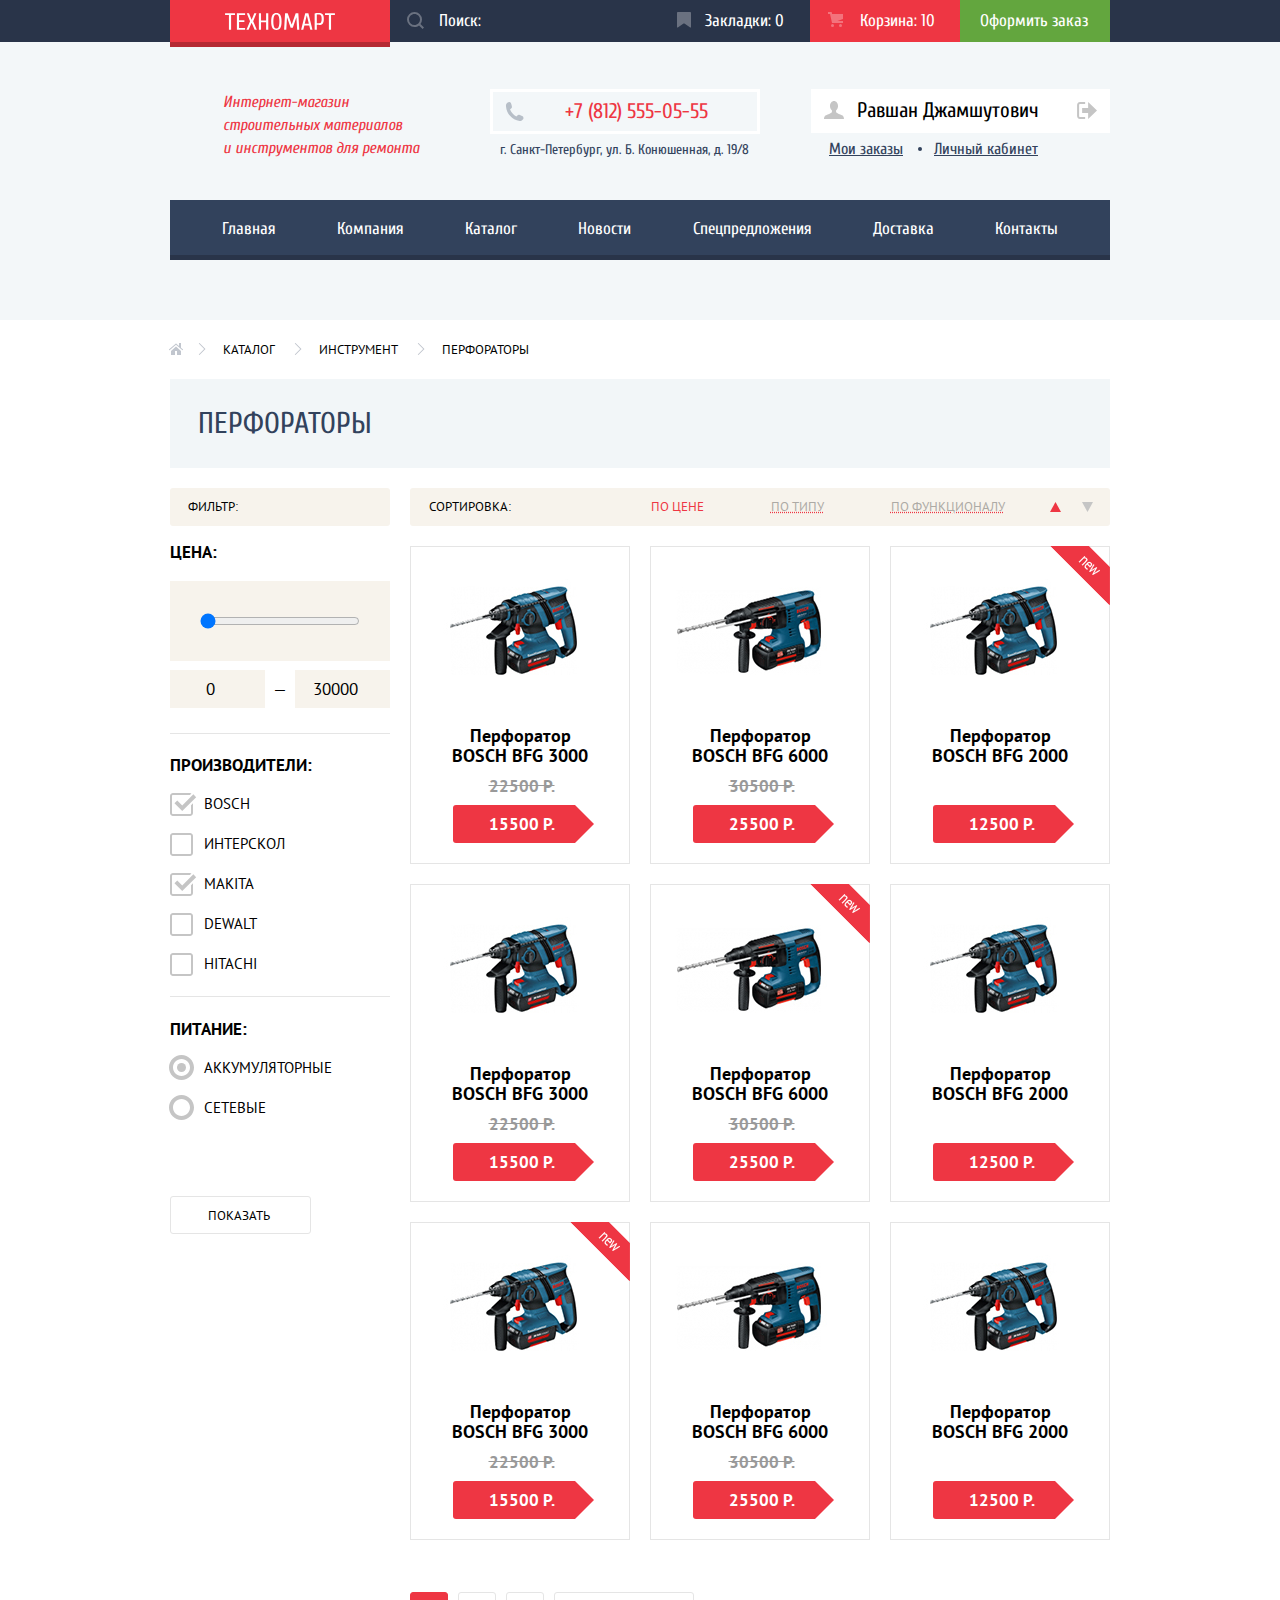
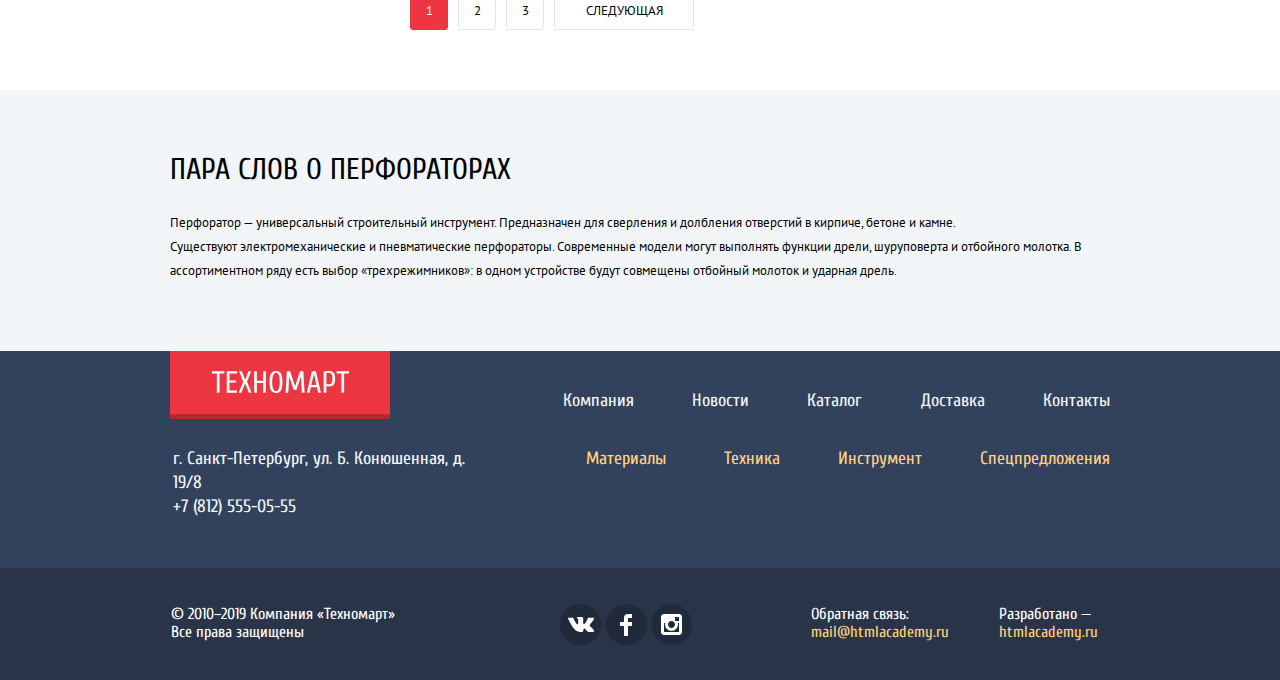
==== commit b2b58c6e: "complete decorative styling" ====
--- a/catalog.html
+++ b/catalog.html
@@ -208,7 +208,7 @@
                     type="number"
                     value="0"
                   />
-                  <span>-</span>
+                  <span>—</span>
                   <label class="visually-hidden" for="range-input__max">
                     Максимальная цена
                   </label>
@@ -431,7 +431,7 @@
                 </label>
               </form>
               <div class="product-sort__buttons">
-                <button class="button product-sort__button-asc" type="button">
+                <button class="button product-sort__button-asc product-sort__button-asc--active" type="button">
                   <svg xmlns="http://www.w3.org/2000/svg" width="11" height="10" viewBox="0 0 11 10">
                     <path fill="#231F20" d="M5.5 0L0 10h11z"/>
                   </svg>
@@ -470,7 +470,7 @@
                       В закладки
                     </button>
                   </div>
-                  <div class="product__new-ribbon"></div>
+                  <div class="new-ribbon"></div>
                 </li>
                 <li class="catalog__product product">
                   <a class="product__link" href="">
@@ -493,7 +493,7 @@
                       В закладки
                     </button>
                   </div>
-                  <div class="product__new-ribbon"></div>
+                  <div class="new-ribbon"></div>
                 </li>
                 <li class="catalog__product product">
                   <a class="product__link" href="">
@@ -515,9 +515,7 @@
                       В закладки
                     </button>
                   </div>
-                  <div
-                    class="product__new-ribbon product__new-ribbon--active"
-                  ></div>
+                  <div class="new-ribbon new-ribbon--active"></div>
                 </li>
                 <li class="catalog__product product">
                   <a class="product__link" href="">
@@ -540,7 +538,7 @@
                       В закладки
                     </button>
                   </div>
-                  <div class="product__new-ribbon"></div>
+                  <div class="new-ribbon"></div>
                 </li>
                 <li class="catalog__product product">
                   <a class="product__link" href="">
@@ -563,7 +561,7 @@
                       В закладки
                     </button>
                   </div>
-                  <div class="product__new-ribbon product__new-ribbon--active"></div>
+                  <div class="new-ribbon new-ribbon--active"></div>
                 </li>
                 <li class="catalog__product product">
                   <a class="product__link" href="">
@@ -585,9 +583,7 @@
                       В закладки
                     </button>
                   </div>
-                  <div
-                    class="product__new-ribbon"
-                  ></div>
+                  <div class="new-ribbon"></div>
                 </li>
                 <li class="catalog__product product">
                   <a class="product__link" href="">
@@ -610,7 +606,7 @@
                       В закладки
                     </button>
                   </div>
-                  <div class="product__new-ribbon product__new-ribbon--active"></div>
+                  <div class="new-ribbon new-ribbon--active"></div>
                 </li>
                 <li class="catalog__product product">
                   <a class="product__link" href="">
@@ -633,7 +629,7 @@
                       В закладки
                     </button>
                   </div>
-                  <div class="product__new-ribbon"></div>
+                  <div class="new-ribbon"></div>
                 </li>
                 <li class="catalog__product product">
                   <a class="product__link" href="">
@@ -655,9 +651,7 @@
                       В закладки
                     </button>
                   </div>
-                  <div
-                    class="product__new-ribbon"
-                  ></div>
+                  <div class="new-ribbon"></div>
                 </li>
               </ul>
 
@@ -819,26 +813,28 @@
       </div>
     </footer>
 
-    <section class="popup popup-cart">
-      <h2 class="visually-hidden">Окно подтверждения добавления в корзину</h2>
-      <div class="popup-cart__wrapper">
-        <p class="popup-cart__description">Товар добавлен в корзину!</p>
-        <p class="popup-cart__buttons">
-          <a class="button button--red button-order" href="">Оформить заказ</a>
-          <button class="button button-continue" type="button">
-            Продолжить покупки
+    <div class="popup-wrapper popup-cart-wrapper">
+      <section class="popup popup-cart">
+        <h2 class="visually-hidden">Окно подтверждения добавления в корзину</h2>
+        <div class="popup-cart__wrapper">
+          <p class="popup-cart__description">Товар добавлен в корзину!</p>
+          <p class="popup-cart__buttons">
+            <a class="button button--red button-order" href="">Оформить заказ</a>
+            <button class="button button-continue" type="button">
+              Продолжить покупки
+            </button>
+          </p>
+          <button class="button button-close" type="button">
+            <svg height="21" viewBox="0 0 21 21" width="21" xmlns="http://www.w3.org/2000/svg">
+              <path d="m13.273 10.5 7.422-7.422c.389-.389.389-1.025 0-1.414l-1.359-1.359c-.389-.389-1.025-.389-1.414 0l-7.422
+              7.422-7.422-7.422c-.389-.389-1.025-.389-1.414 0l-1.359 1.359c-.389.389-.389 1.025 0 1.414l7.422 7.422-7.421
+              7.422c-.389.389-.389 1.025 0 1.414l1.359 1.359c.389.389 1.025.389 1.414 0l7.422-7.422 7.422 7.422c.389.389
+              1.025.389 1.414 0l1.359-1.359c.389-.389.389-1.025 0-1.414z" fill="#ee3643"/>
+            </svg>
+            <span class="visually-hidden">Закрыть</span>
           </button>
-        </p>
-        <button class="button button-close" type="button">
-          <svg height="21" viewBox="0 0 21 21" width="21" xmlns="http://www.w3.org/2000/svg">
-            <path d="m13.273 10.5 7.422-7.422c.389-.389.389-1.025 0-1.414l-1.359-1.359c-.389-.389-1.025-.389-1.414 0l-7.422
-            7.422-7.422-7.422c-.389-.389-1.025-.389-1.414 0l-1.359 1.359c-.389.389-.389 1.025 0 1.414l7.422 7.422-7.421
-            7.422c-.389.389-.389 1.025 0 1.414l1.359 1.359c.389.389 1.025.389 1.414 0l7.422-7.422 7.422 7.422c.389.389
-            1.025.389 1.414 0l1.359-1.359c.389-.389.389-1.025 0-1.414z" fill="#ee3643"/>
-          </svg>
-          <span class="visually-hidden">Закрыть</span>
-        </button>
-      </div>
-    </section>
+        </div>
+      </section>
+    </div>
   </body>
 </html>
--- a/css/style.css
+++ b/css/style.css
@@ -76,7 +76,8 @@
 
 .button--grey {
   display: block;
-  padding: 10px 0;
+  padding: 11px 0 9px;
+  margin-left: 5px;
   width: 135px;
 
   text-align: center;
@@ -600,7 +601,7 @@
 
 .header-navbar__link {
   display: block;
-  padding: 20px 30px 23px 30px;
+  padding: 20px 30px 23px;
 }
 
 .header-navbar__link:active {
@@ -669,14 +670,14 @@
 
 .tools-slide__info {
   position: absolute;
-
-  top: 27px;
-  left: 24px;
+  top: 23px;
+  left: 25px;
   z-index: 1;
 }
 
 .tools-slide__title {
   margin: 0;
+  margin-bottom: 2px;
 
   color: #ffffff;
   font-size: 36px;
@@ -695,26 +696,29 @@
 
 .tools-slider__controls {
   position: absolute;
-  top: 110px;
+  top: 114px;
   left: 0;
   z-index: 1;
-  padding: 20px;
+  padding: 25px;
   width: 100%;
 }
 
 .tools-slider__buttons {
   display: flex;
   justify-content: space-between;
-  margin: 0 20px 80px 20px;
+  margin: 0 20px 67px;
 }
 
 .tools-slider__bullets {
   display: inline-block;
-  margin-left: 80px;
+  vertical-align: middle;
+  margin-left: 70px;
+  padding-top: 5px;
 }
 
 .tools-slider__radio {
   position: relative;
+  margin-right: 3px;
 }
 
 .tools-slider__radio:checked::after {
@@ -741,7 +745,7 @@
 
   position: absolute;
   top: 0;
-  left: 20px;
+  left: 25px;
 
   width: 22px;
   height: 40px;
@@ -774,6 +778,7 @@
 .tools-slider__link {
   display: inline-block;
   vertical-align: middle;
+  padding: 11px 46px 9px 50px;
 }
 
 .popular-sections__materials-section {
@@ -851,6 +856,10 @@
   background-position: 0 0;
 }
 
+.popular-sections__equipment-section .button--grey {
+  margin-left: 3px;
+}
+
 .popular-sections__discounts-section {
   position: relative;
 
@@ -876,6 +885,10 @@
   background-position: 0 0;
 }
 
+.popular-sections__discounts-section .button--grey {
+  margin-left: 3px;
+}
+
 .popular-sections__shipment-section {
   position: relative;
 
@@ -901,9 +914,12 @@
   background-position: 0 0;
 }
 
+.popular-sections__shipment-section .button--grey {
+  margin-left: 3px;
+}
+
 .popular-sections__title {
-  margin: 0;
-  margin-bottom: 18px;
+  margin: 1px 0 12px 3px;
 
   color: white;
   font-size: 24px;
@@ -915,7 +931,7 @@
   display: flex;
   justify-content: space-between;
   align-items: flex-start;
-  padding: 25px 24px 26px 29px;
+  padding: 25px 24px 26px 28px;
   margin-bottom: 20px;
 
   background-color: #f9f5f0;
@@ -954,7 +970,8 @@
 .popular-products__product {
   position: relative;
   margin-right: 20px;
-  margin-bottom: 19px;
+  margin-bottom: 21px;
+
   border: 1px solid #eaeaea;
 }
 
@@ -1037,7 +1054,7 @@
   display: flex;
   justify-content: space-between;
   align-items: flex-start;
-  padding: 25px 24px 26px 29px;
+  padding: 25px 24px 26px 28px;
   margin-bottom: 20px;
 
   background-color: #f9f5f0;
@@ -1090,7 +1107,6 @@
 }
 
 .page-content__services-wrapper {
-  padding-bottom: 37px;
   background-color: #f4f8f9;
 }
 
@@ -1098,13 +1114,14 @@
   display: flex;
   flex-direction: column;
   margin: 0 auto;
-  padding: 68px 0 51px;
   width: 940px;
+  min-height: 522px;
 }
 
 .company-services__title {
   margin: 0;
-  margin-bottom: 34px;
+  margin-top: 65px;
+  margin-bottom: 26px;
 
   font-size: 30px;
   font-weight: 400;
@@ -1124,10 +1141,11 @@
 .company-services__services-slider {
   display: flex;
   flex-direction: row;
-  margin-top: 74px;
+  margin-top: 69px;
 }
 
 .services-slider__list {
+  position: relative;
   margin: 0;
   padding: 0;
   width: 240px;
@@ -1135,8 +1153,23 @@
   list-style: none;
 }
 
+.services-slider__list::after {
+  content: "";
+
+  position: absolute;
+  top: -40px;
+  right: 0;
+
+  width: 10px;
+  height: 279px;
+
+  background-image: url("../img/line.png");
+  background-repeat: no-repeat;
+  background-position: 0 0;
+}
+
 .services-slider__bullet {
-  padding: 15px 22px;
+  padding: 14px 22px 18px 22px;
 
   color: #ffffff;
   font-size: 21px;
@@ -1149,7 +1182,9 @@
 
 .services-slider__bullet:hover {
   color: #ffffff;
+
   background-color: #293449;
+  box-shadow: 0 1px 0 #293449, inset 0 1px 0 #405069;
 }
 
 .services-slider__bullet--active {
@@ -1163,17 +1198,96 @@
   margin-left: 80px;
 }
 
+.services-slide--1 {
+  position: relative;
+}
+
+.services-slide--1::after {
+  content: "";
+
+  position: absolute;
+  top: 23px;
+  right: -344px;
+
+  width: 468px;
+  height: 261px;
+
+  background-image: url("../img/shipment.png");
+  background-repeat: no-repeat;
+  background-position: 0 0;
+}
+
+.services-slide--1 .services-slide__description {
+  width: 275px;
+  white-space: pre-line;
+}
+
 .services-slide--2 {
   display: none;
+  position: relative;
+}
+
+.services-slide--2::after {
+  content: "";
+
+  position: absolute;
+  top: 1px;
+  right: -249px;
+
+  width: 389px;
+  height: 283px;
+
+  background-image: url("../img/guarantee.png");
+  background-repeat: no-repeat;
+  background-position: 0 0;
+}
+
+.services-slide--2 .services-slide__title {
+  font-style: italic;
+  font-weight: 700;
+  letter-spacing: 3px;
+}
+
+.services-slide--2 .services-slide__description {
+  width: 379px;
+  white-space: pre-line;
 }
 
 .services-slide--3 {
   display: none;
+  position: relative;
+}
+
+.services-slide--3::after {
+  content: "";
+
+  position: absolute;
+  top: -1px;
+  right: -351px;
+
+  width: 465px;
+  height: 285px;
+
+  background-image: url("../img/credit.png");
+  background-repeat: no-repeat;
+  background-position: 0 0;
+}
+
+.services-slide--3 .services-slide__description {
+  margin-bottom: 36px;
+  width: 279px;
+
+  white-space: pre-line;
+}
+
+.services-slide__button {
+  padding: 11px 45px 10px;
+  background-color: #ff5357;
 }
 
 .services-slide__title {
   margin: 0;
-  margin-bottom: 30px;
+  margin-bottom: 23px;
 
   color: #32425c;
   font-size: 36px;
@@ -1183,7 +1297,7 @@
 }
 
 .services-slide__description {
-  width: 275px;
+  margin: 0;
 
   font-family: "PT Sans", Arial, sans-serif;
   font-size: 13px;
@@ -1236,7 +1350,7 @@
 
 .transport-company-list__item {
   position: relative;
-  padding: 10px 0 10px 0;
+  padding: 10px 0;
 }
 
 .transport-company-list__item::before {
@@ -1589,12 +1703,10 @@
 }
 
 .sort-options__label {
-  color: #000000;
+  color: #adaaa5;
   text-decoration: underline;
   text-decoration-color: #ee3643;
   text-decoration-style: dotted;
-
-  opacity: 0.3;
 }
 
 .sort-options__label:hover {
@@ -1636,6 +1748,14 @@
   fill: #c5c5c5;
 }
 
+.product-sort__button-asc--active svg path {
+  fill: #ee3643;
+}
+
+.product-sort__button-asc:hover svg path {
+  fill: #231f20;
+}
+
 .product-sort__button-desc {
   position: relative;
   padding: 0;
@@ -1651,6 +1771,14 @@
 
 .product-sort__button-desc svg path {
   fill: #c5c5c5;
+}
+
+.product-sort__button-desc--active svg path {
+  fill: #ee3643;
+}
+
+.product-sort__button-desc:hover svg path {
+  fill: #231f20;
 }
 
 .catalog__list {
@@ -1684,21 +1812,33 @@
   box-shadow: 0 10px 25px rgba(41, 52, 73, 0.5);
 }
 
-.product__new-ribbon {
-  position: absolute;
+.new-ribbon {
+  position: absolute;
+  width: 60px;
+  height: 60px;
+  overflow: hidden;
+  z-index: 20;
+}
+
+.new-ribbon--active {
+  background: url("../img/new-flag.png") no-repeat 0 0;
+}
+
+.popular-products__product .new-ribbon {
   top: -1px;
   right: -1px;
-  
-  width: 60px;
-  height: 60px;
-  
-  text-indent: -1000px;
-  overflow: hidden;
-  z-index: 20;
-}
-
-.product__new-ribbon--active {
-  background: url("../img/new-flag.png") no-repeat 0 0;
+
+  opacity: 0.85;
+}
+
+.popular-sections__column .new-ribbon {
+  top: 0;
+  right: 0;
+}
+
+.catalog__product .new-ribbon {
+  top: -1px;
+  right: -1px;
 }
 
 .catalog__product .product__buttons {
@@ -2141,13 +2281,21 @@
 
 /* Popups */
 
+.popup-wrapper {
+  position: absolute;
+  width: 100%;
+}
+
+.popup-map-wrapper {
+  top: 250%;
+}
+
 .popup-map {
   display: none; /* убрать свойство чтобы отобразить попап  */
 
-  position: absolute;
-  top: 2348px;
-  left: 362px;
+  position: relative;
   z-index: 100;
+  margin: 0 auto;
   width: 940px;
   height: 447px;
 
@@ -2167,13 +2315,16 @@
   border: 0;
 }
 
+.popup-write-us-wrapper {
+  top: 269%;
+}
+
 .popup-write-us {
   display: none; /* убрать свойство чтобы отобразить попап  */
 
-  position: absolute;
-  top: 2520px;
-  left: 522px;
+  position: relative;
   z-index: 100;
+  margin: 0 auto;
   width: 620px;
   min-height: 430px;
 
@@ -2278,13 +2429,16 @@
   min-height: 38px;
 }
 
+.popup-cart-wrapper {
+  top: 44%;
+}
+
 .popup-cart {
   display: none; /* убрать свойство чтобы отобразить попап  */
 
-  position: absolute;
-  top: 411px;
-  left: 522px;
+  position: relative;
   z-index: 100;
+  margin: 0 auto;
   width: 620px;
   min-height: 282px;
 
@@ -2347,7 +2501,7 @@
   margin: auto;
   margin-left: 179px;
   padding-top: 65px;
-  
+
   font-size: 30px;
   line-height: 30px;
   min-height: 163px;
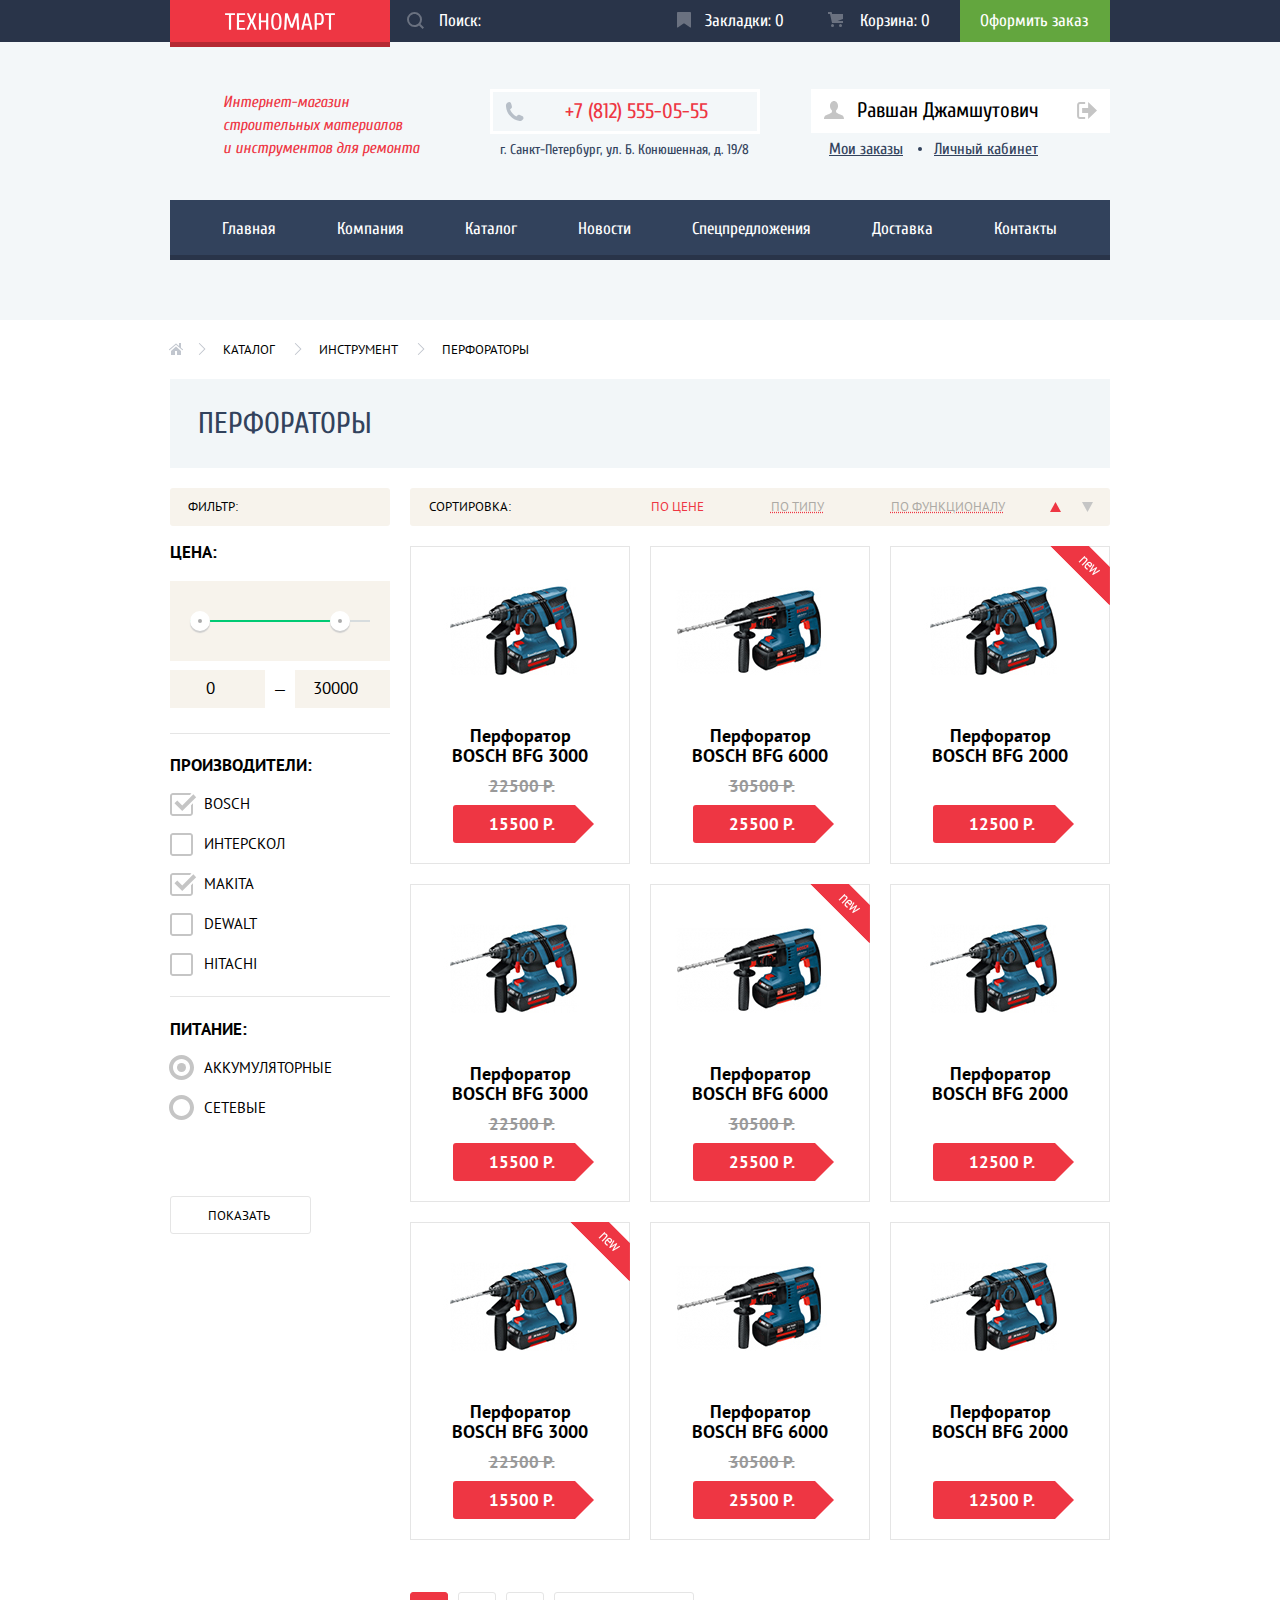
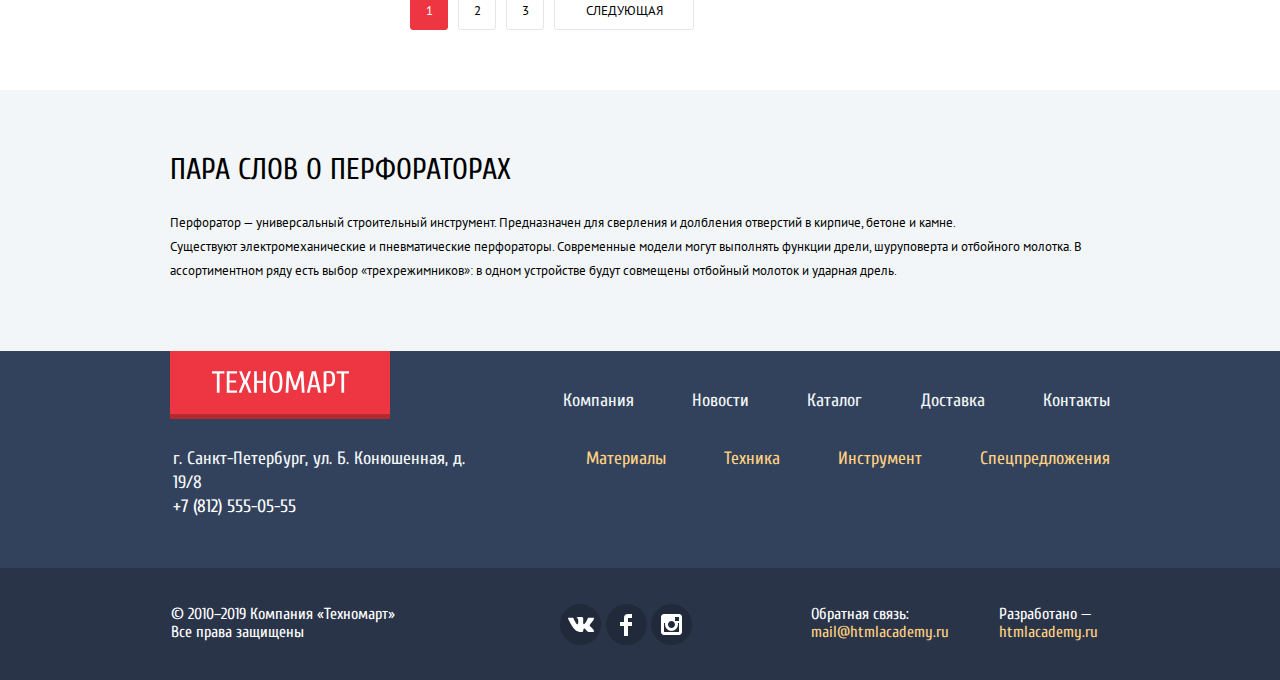
==== commit de3724d3: "fix issues" ====
--- a/catalog.html
+++ b/catalog.html
@@ -22,7 +22,11 @@
             <a class="company-logo__link" href="index.html"><span class="visually-hidden">Техномарт</span></a>
           </p>
 
-          <p class="page-header__search search">
+          <form
+            class="page-header__search search"
+            method="get"
+            action="https://echo.htmlacademy.ru"
+          >
             <label class="visually-hidden" for="search">
               Поиск
             </label>
@@ -38,7 +42,7 @@
               15c1.71 0 3.282-.579 4.544-1.542L15.586 17 17 15.586zM2 7.5C2 4.467 4.467 2 7.5 2 10.532 2 13
               4.467 13 7.5c0 3.032-2.468 5.5-5.5 5.5A5.506 5.506 0 0 1 2 7.5z"/>
             </svg>
-          </p>
+          </form>
 
           <p class="page-header__bookmarks bookmarks">
             <a class="bookmarks__link" href="">
@@ -46,18 +50,18 @@
                 <path fill="#ffffff" d="M14 15c0 .55-.368.741-.818.426l-5.363-3.765c-.45-.315-1.187-.315-1.637
                 0L.818 15.426C.368 15.741 0 15.55 0 15V1c0-.55.45-1 1-1h12c.55 0 1 .45 1 1v14z"/>
               </svg>
-              Закладки: <span>0</span>
+              Закладки: <span class="bookmarks__count">0</span>
             </a>
           </p>
 
           <p class="page-header__cart cart">
-            <a class="cart__link cart__link--has-items" href="">
+            <a class="cart__link" href="">
               <svg xmlns="http://www.w3.org/2000/svg" width="15" height="15" viewBox="0 0 15 15">
                 <circle fill="#ffffff" cx="4.5" cy="13.5" r="1.5"/>
                 <circle fill="#ffffff" cx="12.5" cy="13.5" r="1.5"/>
                 <path fill="#ffffff" d="M15 2H4.07l-.422-2H0v2h2.031l1.985 9H15V9H9.441L15 6.951z"/>
               </svg>
-              Корзина: <span>10</span>
+              Корзина: <span class="cart__count">0</span>
             </a>
           </p>
 
@@ -67,13 +71,16 @@
         </div>
       </div>
       <div class="page-header__info">
-        <p class="page-header__description">Интернет-магазин
-          строительных материалов
+        <p class="page-header__description">
+          Интернет-магазин
+          строительных материалов<br>
           и инструментов для ремонта
         </p>
 
         <div class="page-header__company-info company-info">
-          <p class="company-info__phone">+7 (812) 555-05-55</p>
+          <p class="company-info__phone">
+              <a class="phone__link" href="tel:+78125550555">+7 (812) 555-05-55</a>
+          </p>
           <address class="company-info__address">
             г. Санкт-Петербург, ул. Б. Конюшенная, д. 19/8
           </address>
@@ -84,7 +91,7 @@
             class="page-header__user-wrapper page-header__user-wrapper--logged"
           >
             <p class="user__username username">
-              <a class="username__link" href="">
+              <a class="username__link" href="profile.html">
                 <svg xmlns="http://www.w3.org/2000/svg" width="20" height="18" viewBox="0 0 20 18">
                   <path fill="#c5c5c5" d="M17.881 14.166c-2.144-.735-4.256-1.666-5.207-2.39-.657-.501-.77-1.618-.517-2.415
                   1.118-.903 1.864-2.477 1.864-4.278C14.021 2.276 12.221 0 10 0S5.979 2.276 5.979 5.083c0 1.801.746 3.374
@@ -94,7 +101,7 @@
               </a>
             </p>
             <p class="user__logout logout">
-              <a class="logout__link" href="">
+              <a class="logout__link" href="logout.html">
                 <svg xmlns="http://www.w3.org/2000/svg" width="21" height="17" viewBox="0 0 21 17">
                   <g fill="#c5c5c5"><path fill="#c5c5c5" d="M21 8.5L12.125 0v6h-6v5h6v6z"/>
                     <path fill="#c5c5c5" d="M3.106 13.952V3.048c.018-.376.171-1.057 1.01-1.057h5.027V0H4.116C1.938 0
@@ -183,19 +190,16 @@
             >
               <fieldset class="product-filters__price-fieldset">
                 <legend>Цена:</legend>
-                <div class="price-filter__slider">
-                  <label class="visually-hidden" for="price-filter__slider-input">
-                    Фильтр цены
-                  </label>
-                  <input
-                    class="price-filter__slider-input"
-                    type="range"
-                    id="price-filter__slider-input"
-                    name="price-filter"
-                    min="0"
-                    max="3000"
-                    value="0"
-                  />
+                <div class="price-filter__slider-wrapper">
+                  <div class="price-filter__slider">
+                    <div class="price-filter__slider-controls">
+                      <div class="price-filter__slider-scale">
+                        <div class="price-filter__slider-bar"></div>   
+                      </div>
+                      <div class="price-filter__slider-toggle min-toggle"></div>
+                      <div class="price-filter__slider-toggle max-toggle"></div>
+                    </div>
+                  </div>
                 </div>
 
                 <p class="price-filter__range-input range-input">
@@ -206,6 +210,7 @@
                     class="range-input__min"
                     id="range-input__min"
                     type="number"
+                    name="min-price"
                     value="0"
                   />
                   <span>—</span>
@@ -216,6 +221,7 @@
                     class="range-input__max"
                     id="range-input__max"
                     type="number"
+                    name="max-price"
                     value="30000"
                   />
                 </p>
@@ -707,7 +713,9 @@
             <address class="company-info__address">
               г. Санкт-Петербург, ул. Б. Конюшенная, д. 19/8
             </address>
-            <p class="company-info__phone">+7 (812) 555-05-55</p>
+            <p class="company-info__phone">
+              <a class="phone__link" href="tel:+78125550555">+7 (812) 555-05-55</a>
+            </p>
           </div>
         </div>
         <div class="page-footer__column">
@@ -813,28 +821,28 @@
       </div>
     </footer>
 
-    <div class="popup-wrapper popup-cart-wrapper">
-      <section class="popup popup-cart">
-        <h2 class="visually-hidden">Окно подтверждения добавления в корзину</h2>
-        <div class="popup-cart__wrapper">
-          <p class="popup-cart__description">Товар добавлен в корзину!</p>
-          <p class="popup-cart__buttons">
-            <a class="button button--red button-order" href="">Оформить заказ</a>
-            <button class="button button-continue" type="button">
-              Продолжить покупки
-            </button>
-          </p>
-          <button class="button button-close" type="button">
-            <svg height="21" viewBox="0 0 21 21" width="21" xmlns="http://www.w3.org/2000/svg">
-              <path d="m13.273 10.5 7.422-7.422c.389-.389.389-1.025 0-1.414l-1.359-1.359c-.389-.389-1.025-.389-1.414 0l-7.422
-              7.422-7.422-7.422c-.389-.389-1.025-.389-1.414 0l-1.359 1.359c-.389.389-.389 1.025 0 1.414l7.422 7.422-7.421
-              7.422c-.389.389-.389 1.025 0 1.414l1.359 1.359c.389.389 1.025.389 1.414 0l7.422-7.422 7.422 7.422c.389.389
-              1.025.389 1.414 0l1.359-1.359c.389-.389.389-1.025 0-1.414z" fill="#ee3643"/>
-            </svg>
-            <span class="visually-hidden">Закрыть</span>
+    <section class="popup popup-cart">
+      <h2 class="visually-hidden">Окно подтверждения добавления в корзину</h2>
+      <div class="popup-cart__wrapper">
+        <p class="popup-cart__description">Товар добавлен в корзину!</p>
+        <p class="popup-cart__buttons">
+          <a class="button button--red button-order" href="">Оформить заказ</a>
+          <button class="button button-continue" type="button">
+            Продолжить покупки
           </button>
-        </div>
-      </section>
-    </div>
+        </p>
+        <button class="button button-close" type="button">
+          <svg height="21" viewBox="0 0 21 21" width="21" xmlns="http://www.w3.org/2000/svg">
+            <path d="m13.273 10.5 7.422-7.422c.389-.389.389-1.025 0-1.414l-1.359-1.359c-.389-.389-1.025-.389-1.414 0l-7.422
+            7.422-7.422-7.422c-.389-.389-1.025-.389-1.414 0l-1.359 1.359c-.389.389-.389 1.025 0 1.414l7.422 7.422-7.421
+            7.422c-.389.389-.389 1.025 0 1.414l1.359 1.359c.389.389 1.025.389 1.414 0l7.422-7.422 7.422 7.422c.389.389
+            1.025.389 1.414 0l1.359-1.359c.389-.389.389-1.025 0-1.414z" fill="#ee3643"/>
+          </svg>
+          <span class="visually-hidden">Закрыть</span>
+        </button>
+      </div>
+    </section>
+
+    <script src="js/catalog.js"></script>
   </body>
 </html>
--- a/css/style.css
+++ b/css/style.css
@@ -76,7 +76,7 @@
 
 .button--grey {
   display: block;
-  padding: 11px 0 9px;
+  padding: 11px 20px 9px;
   margin-left: 5px;
   width: 135px;
 
@@ -169,7 +169,7 @@
   padding-left: 49px;
   width: 100%;
 
-  line-height: 40px;
+  min-height: 41px;
   color: #ffffff;
 
   background-color: #293449;
@@ -205,14 +205,6 @@
   color: #ffffff;
 }
 
-/* clears the 'X' from Chrome */
-input[type="search"]::-webkit-search-decoration,
-input[type="search"]::-webkit-search-cancel-button,
-input[type="search"]::-webkit-search-results-button,
-input[type="search"]::-webkit-search-results-decoration {
-  display: none;
-}
-
 .page-header__bookmarks {
   margin: 0;
   margin-left: auto;
@@ -231,6 +223,9 @@
   position: relative;
   display: block;
   padding-left: 45px;
+  padding-right: 20px;
+
+  word-wrap: break-word;
 }
 
 .bookmarks__link svg {
@@ -266,6 +261,9 @@
   position: relative;
   display: block;
   padding-left: 50px;
+  padding-right: 20px;
+
+  word-wrap: break-word;
 }
 
 .cart__link svg {
@@ -284,7 +282,7 @@
   opacity: 0.5;
 }
 
-.cart__link--has-items {
+.has-items {
   background-color: #ee3643;
 }
 
@@ -300,6 +298,9 @@
 .order__link {
   display: block;
   padding: 0 20px;
+
+  word-wrap: break-word;
+
   background-color: #63a63e;
 }
 
@@ -329,8 +330,6 @@
   font-style: italic;
   line-height: 23px;
   color: #ee3643;
-
-  white-space: pre-line;
 }
 
 .page-header__company-info {
@@ -343,13 +342,16 @@
   position: relative;
 
   margin: 0;
-  padding: 9px 0 9px 72px;
+  padding: 9px 30px 9px 72px;
 
   font-size: 21px;
   line-height: 21px;
+
+  border: 3px solid #ffffff;
+}
+
+.page-header__company-info .phone__link {
   color: #ee3643;
-
-  border: 3px solid #ffffff;
 }
 
 .page-header__company-info .company-info__phone::before {
@@ -584,7 +586,7 @@
 
 .header-navbar__list {
   display: flex;
-  justify-content: space-between;
+  flex-wrap: wrap;
   margin: 0;
   padding: 0 22px;
 
@@ -592,7 +594,12 @@
 }
 
 .header-navbar__item {
+  margin-right: 1px;
   text-align: center;
+}
+
+.header-navbar__item:last-child {
+  margin-right: 0;
 }
 
 .header-navbar__item:hover {
@@ -636,7 +643,7 @@
   display: flex;
   justify-content: space-between;
   margin-top: 59px;
-  margin-bottom: 33px;
+  margin-bottom: 29px;
 }
 
 .popular-sections__column > div {
@@ -661,18 +668,21 @@
   position: relative;
   order: 1;
   width: 620px;
-  height: 266px;
-}
-
-.tools-slide--2 {
+  min-height: 266px;
+}
+
+.tools-slide {
   display: none;
+}
+
+.tools-slide--active {
+  display: block;
 }
 
 .tools-slide__info {
   position: absolute;
   top: 23px;
   left: 25px;
-  z-index: 1;
 }
 
 .tools-slide__title {
@@ -698,7 +708,6 @@
   position: absolute;
   top: 114px;
   left: 0;
-  z-index: 1;
   padding: 25px;
   width: 100%;
 }
@@ -786,7 +795,7 @@
 
   padding: 20px;
   width: 300px;
-  height: 123px;
+  min-height: 123px;
 
   background-color: #ffbf47;
 }
@@ -811,7 +820,7 @@
 
   padding: 20px;
   width: 300px;
-  height: 123px;
+  min-height: 123px;
 
   background-color: #3bbce3;
 }
@@ -836,7 +845,7 @@
 
   padding: 20px;
   width: 300px;
-  height: 123px;
+  min-height: 123px;
 
   background-color: #dc91d8;
 }
@@ -865,7 +874,7 @@
 
   padding: 20px;
   width: 300px;
-  height: 123px;
+  min-height: 123px;
 
   background-color: #8ed78f;
 }
@@ -894,7 +903,7 @@
 
   padding: 20px;
   width: 300px;
-  height: 123px;
+  min-height: 123px;
 
   background-color: #ffc047;
 }
@@ -940,6 +949,7 @@
 .popular-products__title {
   margin: 0;
   margin-top: 5px;
+  width: 600px;
 
   color: #32425c;
   font-size: 30px;
@@ -950,7 +960,7 @@
 
 .popular-products__button {
   display: block;
-  padding: 11px 0 9px 0;
+  padding: 11px 30px 9px;
   width: 253px;
 
   text-align: center;
@@ -1063,6 +1073,7 @@
 .popular-manufacturers__title {
   margin: 0;
   margin-top: 5px;
+  width: 600px;
 
   color: #32425c;
   font-size: 30px;
@@ -1073,7 +1084,7 @@
 
 .popular-manufacturers__button {
   display: block;
-  padding: 10px 0;
+  padding: 10px 30px;
   width: 253px;
   text-align: center;
 }
@@ -1131,7 +1142,7 @@
 
 .company-services__description {
   margin: 0;
-  width: 398px;
+  width: 399px;
 
   font-family: "PT Sans", Arial, sans-serif;
   font-size: 13px;
@@ -1198,6 +1209,14 @@
   margin-left: 80px;
 }
 
+.services-slide {
+  display: none;
+}
+
+.services-slide--active {
+  display: block;
+}
+
 .services-slide--1 {
   position: relative;
 }
@@ -1219,11 +1238,9 @@
 
 .services-slide--1 .services-slide__description {
   width: 275px;
-  white-space: pre-line;
 }
 
 .services-slide--2 {
-  display: none;
   position: relative;
 }
 
@@ -1250,11 +1267,9 @@
 
 .services-slide--2 .services-slide__description {
   width: 379px;
-  white-space: pre-line;
 }
 
 .services-slide--3 {
-  display: none;
   position: relative;
 }
 
@@ -1276,8 +1291,6 @@
 .services-slide--3 .services-slide__description {
   margin-bottom: 36px;
   width: 279px;
-
-  white-space: pre-line;
 }
 
 .services-slide__button {
@@ -1367,8 +1380,11 @@
 }
 
 .company-desc__button {
+  display: block;
   padding: 11px 0 9px 2px;
   width: 220px;
+
+  text-align: center;
 }
 
 .page-content__company-contacts {
@@ -1388,7 +1404,7 @@
 .company-contacts__description {
   margin: 0;
   margin-bottom: 31px;
-  width: 179px;
+  width: 180px;
 
   font-family: "PT Sans", Arial, sans-serif;
   font-size: 13px;
@@ -1396,9 +1412,12 @@
 }
 
 .company-contacts__button {
+  display: block;
   padding: 11px 0 9px 5px;
   margin-top: 36px;
   width: 100%;
+
+  text-align: center;
 }
 
 .page-content__breadcrumbs {
@@ -1612,11 +1631,59 @@
   border-radius: 3px;
 }
 
+.price-filter__slider-wrapper {
+  display: flex;
+  min-height: 80px;
+
+  background-color: #f7f3ec;
+}
+
 .price-filter__slider {
-  display: flex;
-  height: 80px;
+  width: 220px;
+}
+
+.price-filter__slider-controls {
+  position: relative;
+  padding: 39px 20px 0;
+  height: 41px;
 
   background-color: #f7f3ec;
+  border-radius: 5px;
+}
+
+.price-filter__slider-scale {
+  height: 2px;
+  background-color: #d7dcde;
+}
+
+.price-filter__slider-bar {
+  height: 2px;
+  width: 80%;
+
+  background-color:#00ca74;
+}
+
+.price-filter__slider-toggle {
+  position: absolute;
+  top: 30px;
+  left: 0;
+  padding: 0;
+  width: 20px;  
+  height: 20px;
+
+  border: 8px solid #ffffff;
+  background-color: #ababab;
+  box-shadow: 0 2px 1px 0 #cfcfcf;
+  border-radius: 50%;
+  cursor: pointer;
+}
+
+.min-toggle {
+  left: 20px;
+}
+  
+.max-toggle {
+  left: 160px;
 }
 
 .price-filter__slider-input {
@@ -1637,7 +1704,7 @@
 
 .range-input__min {
   width: 95px;
-  height: 38px;
+  min-height: 38px;
 
   text-align: center;
 
@@ -1647,7 +1714,7 @@
 
 .range-input__max {
   width: 95px;
-  height: 38px;
+  min-height: 38px;
 
   text-align: center;
 
@@ -1697,6 +1764,7 @@
 
 .product-sort__options {
   display: flex;
+  flex-wrap: wrap;
   justify-content: space-between;
   width: 354px;
   margin-left: 90px;
@@ -1817,7 +1885,6 @@
   width: 60px;
   height: 60px;
   overflow: hidden;
-  z-index: 20;
 }
 
 .new-ribbon--active {
@@ -1853,7 +1920,6 @@
   position: absolute;
   top: 0;
   left: 0;
-  z-index: 1;
   display: flex;
   flex-direction: column;
   padding: 43px 40px 40px 41px;
@@ -1876,7 +1942,7 @@
   color: white;
   font-size: 14px;
   font-weight: normal;
-  font-family: "Cuprum", sans-serif;
+  font-family: "Cuprum", Arial, sans-serif;
   line-height: 18px;
   text-decoration: none;
   text-transform: uppercase;
@@ -1924,7 +1990,7 @@
 
   font-size: 14px;
   font-weight: normal;
-  font-family: "Cuprum", sans-serif;
+  font-family: "Cuprum", Arial, sans-serif;
   line-height: 18px;
   text-decoration: none;
   text-transform: uppercase;
@@ -2117,13 +2183,16 @@
   font-style: normal;
 }
 
+.page-footer__company-info a:hover {
+  text-decoration: none;
+}
+
 .page-footer__column:nth-child(2) {
   width: 550px;
 }
 
 .page-footer__footer-navbar-top {
   display: flex;
-  justify-content: flex-end;
   padding: 0;
   margin: 38px 0 30px;
 
@@ -2151,7 +2220,6 @@
 
 .page-footer__footer-navbar-bottom {
   display: flex;
-  justify-content: flex-end;
   padding: 0;
   margin: 4px 0 auto;
 
@@ -2280,27 +2348,35 @@
 }
 
 /* Popups */
-
-.popup-wrapper {
-  position: absolute;
+.popup {
+  position: fixed;
+  top: 20%;
+  left: 0;
+  right: 0;
+  margin: 0 auto;
   width: 100%;
-}
-
-.popup-map-wrapper {
-  top: 250%;
 }
 
 .popup-map {
   display: none; /* убрать свойство чтобы отобразить попап  */
-
-  position: relative;
-  z-index: 100;
+  z-index: 1;
   margin: 0 auto;
   width: 940px;
-  height: 447px;
+  min-height: 447px;
 
   background-color: #ffffff;
   box-shadow: 0 0 12px 0 rgba(47, 42, 43, 0.55);
+}
+
+.popup-map__image {
+  position: absolute;
+}
+
+.popup-map__interactive-map {
+  position: absolute;
+  z-index: 1;
+
+  border: none;
 }
 
 .popup-map .button-close {
@@ -2315,15 +2391,10 @@
   border: 0;
 }
 
-.popup-write-us-wrapper {
-  top: 269%;
-}
-
 .popup-write-us {
   display: none; /* убрать свойство чтобы отобразить попап  */
 
-  position: relative;
-  z-index: 100;
+  z-index: 1;
   margin: 0 auto;
   width: 620px;
   min-height: 430px;
@@ -2388,12 +2459,15 @@
   min-height: 38px;
 
   font-family: "PT Sans", Arial, sans-serif;
-  color: #a9a9a9;
   font-size: 13px;
   line-height: 18px;
 
   border-radius: 3px;
   border: 2px solid #dee3e4;
+}
+
+.write-us-form__input::placeholder {
+  color: #a9a9a9;
 }
 
 .write-us-form__textarea {
@@ -2404,7 +2478,6 @@
   min-height: 115px;
 
   font-family: "PT Sans", Arial, sans-serif;
-  color: #a9a9a9;
   font-size: 13px;
   line-height: 18px;
 
@@ -2414,10 +2487,14 @@
   resize: none;
 }
 
+.write-us-form__textarea::placeholder {
+  color: #a9a9a9;
+}
+
 .write-us-button-wrapper {
   display: flex;
+  padding: 37px 0;
   width: 100%;
-  min-height: 112px;
 
   background-color: #f4f4f4;
 }
@@ -2426,7 +2503,6 @@
   margin: auto;
   padding: 11px 10px 9px;
   width: 460px;
-  min-height: 38px;
 }
 
 .popup-cart-wrapper {
@@ -2436,8 +2512,7 @@
 .popup-cart {
   display: none; /* убрать свойство чтобы отобразить попап  */
 
-  position: relative;
-  z-index: 100;
+  z-index: 1;
   margin: 0 auto;
   width: 620px;
   min-height: 282px;
@@ -2521,3 +2596,49 @@
   background-repeat: no-repeat;
   background-position: 0 0;
 }
+
+@keyframes bounce {
+  0% {
+    transform: translateY(300px);
+  }
+
+  70% {
+    transform: translateY(-10px);
+  }
+
+  100% {
+    transform: translateY(0);
+  }
+}
+
+@keyframes shake {
+  0%,
+  100% {
+    transform: translateX(0);
+  }
+
+  10%,
+  30%,
+  50%,
+  70%,
+  90% {
+    transform: translateX(-10px);
+  }
+
+  20%,
+  40%,
+  60%,
+  80% {
+    transform: translateX(10px);
+  }
+}
+
+.popup-show {
+  display: block;
+
+  animation: bounce 0.6s;
+}
+
+.popup-error {
+  animation: shake 0.6s;
+}
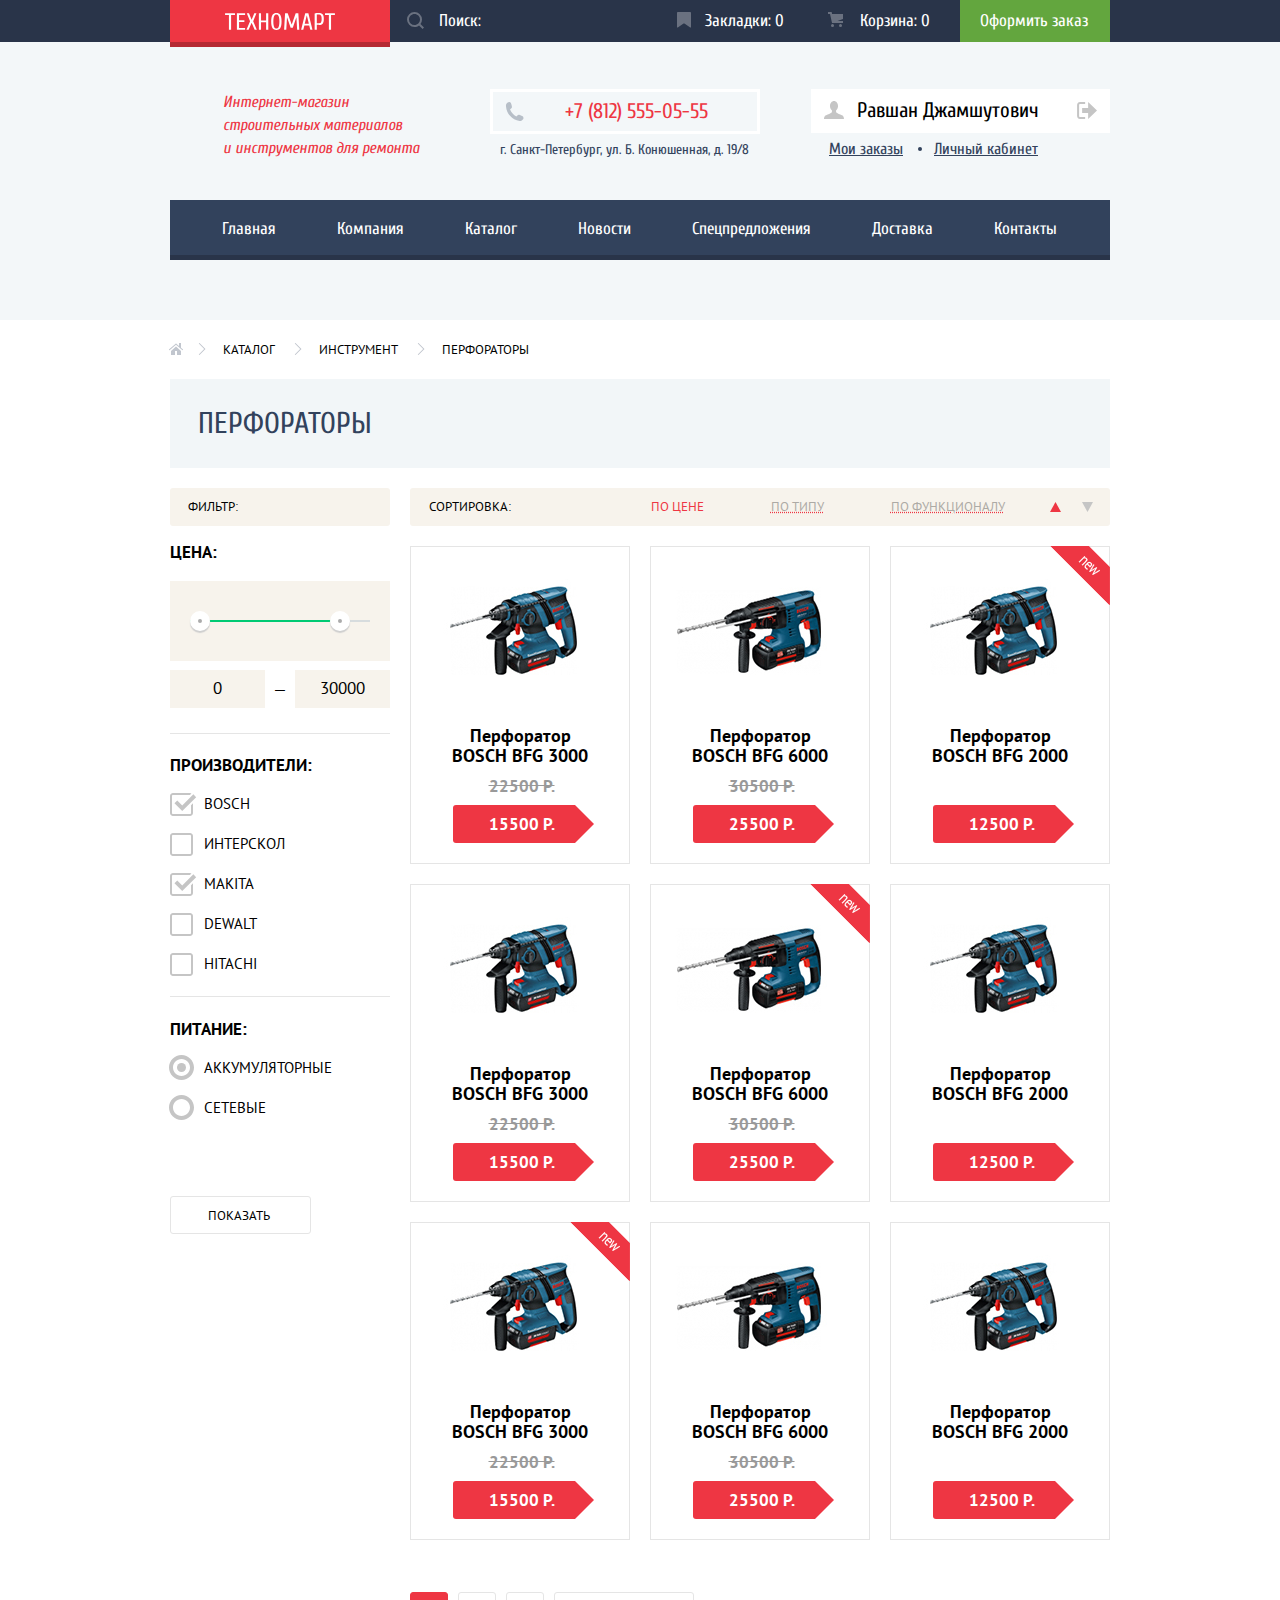
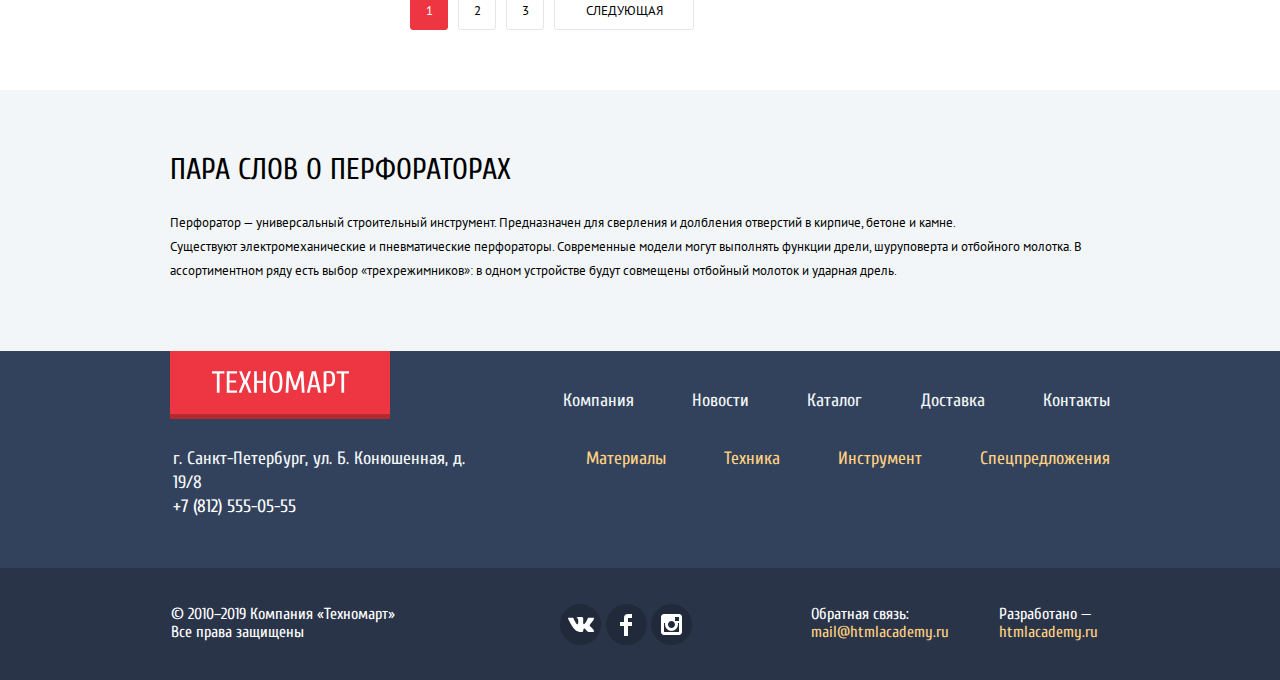
==== commit 818a9aed: "fix product layout" ====
--- a/catalog.html
+++ b/catalog.html
@@ -209,7 +209,7 @@
                   <input
                     class="range-input__min"
                     id="range-input__min"
-                    type="number"
+                    type="text"
                     name="min-price"
                     value="0"
                   />
@@ -220,7 +220,7 @@
                   <input
                     class="range-input__max"
                     id="range-input__max"
-                    type="number"
+                    type="text"
                     name="max-price"
                     value="30000"
                   />
--- a/css/style.css
+++ b/css/style.css
@@ -979,6 +979,8 @@
 
 .popular-products__product {
   position: relative;
+  display: flex;
+  flex-direction: column;
   margin-right: 20px;
   margin-bottom: 21px;
 
@@ -1125,6 +1127,7 @@
   display: flex;
   flex-direction: column;
   margin: 0 auto;
+  padding-bottom: 98px;
   width: 940px;
   min-height: 522px;
 }
